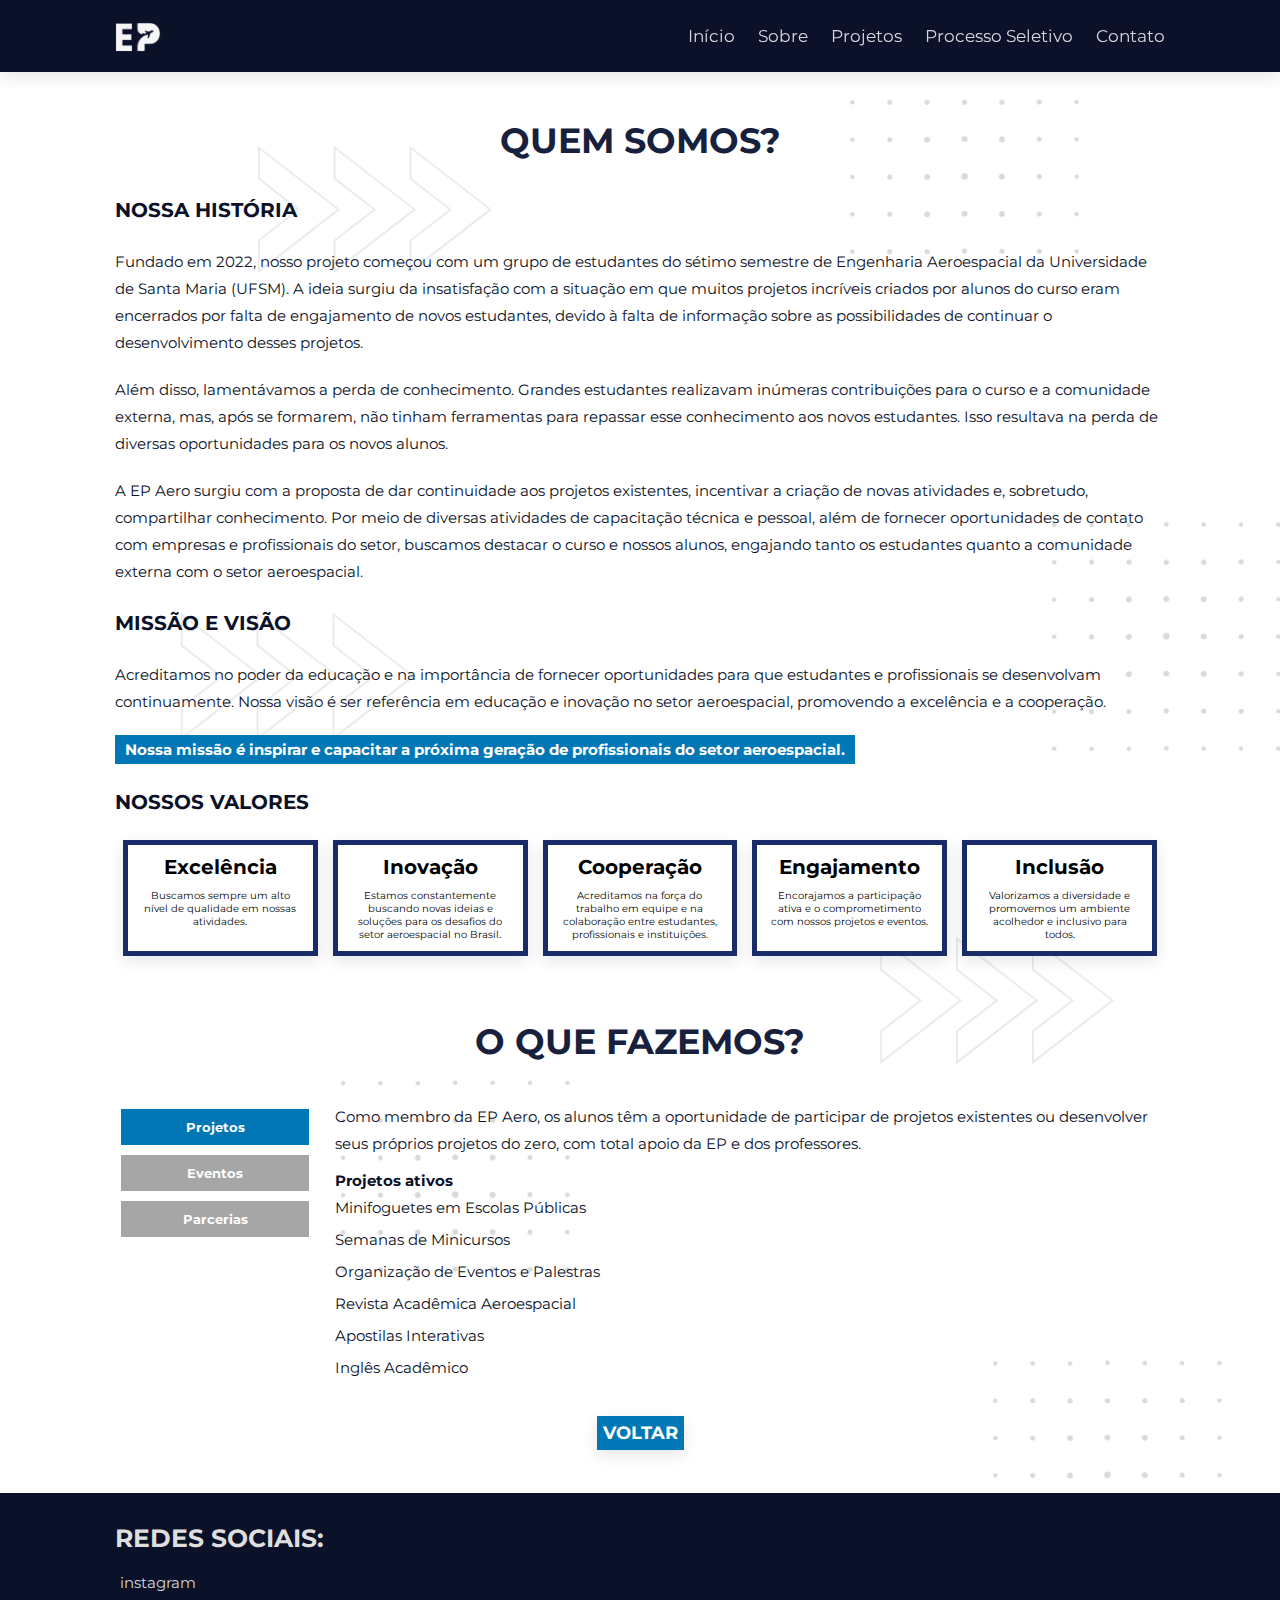
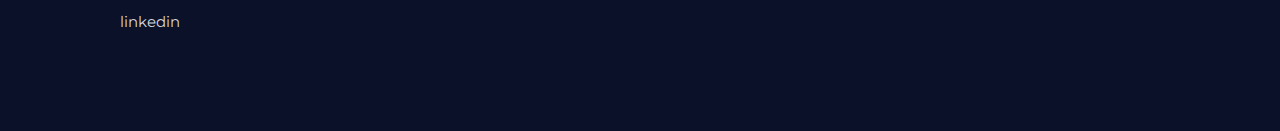
==== pages/about/more.html @ c20b38c2 "Fixing the more about us page - CSS and JS" ====
<!DOCTYPE html>
<html lang="PT-BR">
<head>
    <meta charset="UTF-8">
    <meta http-equiv="X-UA-Compatible" content="IE=edge">
    <meta name="viewport" content="width=device-width, initial-scale=1.0">
    <title>EP Aero - Equipe</title>
    <link rel="stylesheet" href="../../css/style.css">
    <link rel="website icon" type="png" href="../../images/header/logo.png">    
    <link rel="stylesheet" href="https://cdnjs.cloudflare.com/ajax/libs/font-awesome/6.3.0/css/all.min.css" integrity="sha512-SzlrxWUlpfuzQ+pcUCosxcglQRNAq/DZjVsC0lE40xsADsfeQoEypE+enwcOiGjk/bSuGGKHEyjSoQ1zVisanQ==" crossorigin="anonymous" referrerpolicy="no-referrer" />
    <link rel="preconnect" href="https://fonts.googleapis.com">
    <link rel="preconnect" href="https://fonts.gstatic.com" crossorigin>
    <link href="https://fonts.googleapis.com/css2?family=Montserrat:ital,wght@0,100..900;1,100..900&display=swap" rel="stylesheet">
</head>

<body>
    
    <header class="header">
        <a href="../../index.html#inicio" class="logo">
            <span>
                <img src="../../images/header/logo.png" alt="Logo">
            </span>
        </a>    
        <nav class="navbar">
            <a href="../../index.html#inicio">Início</a>
            <a href="../../index.html#sobre">Sobre</a>
            <a href="../../index.html#projetos">Projetos</a> 
            <a href="../../index.html#processo-seletivo">Processo Seletivo</a>
            <a href="../../index.html#contato">Contato</a>
        </nav>
    
        <div id="menu-btn" class="fas fa-bars"></div>
    </header>


    <section class="quem-somos" id="quem-somos">
        <h1 class="heading"> Quem Somos?</h1>
        <div class="content">

            <div class="nossa-historia" id="nossa-historia">
                <h2>Nossa História</h2>
                <p>
                    Fundado em 2022, nosso projeto começou com um grupo de estudantes do sétimo semestre de Engenharia Aeroespacial da Universidade de Santa Maria (UFSM). 
                    A ideia surgiu da insatisfação com a situação em que muitos projetos incríveis criados por alunos do curso eram encerrados por falta de engajamento de novos estudantes, devido à falta de informação sobre as possibilidades de continuar o desenvolvimento desses projetos.
                </p>
                <p>
                    Além disso, lamentávamos a perda de conhecimento. Grandes estudantes realizavam inúmeras contribuições para o curso e a comunidade externa, mas, após se formarem, não tinham ferramentas para repassar esse conhecimento aos novos estudantes. Isso resultava na perda de diversas oportunidades para os novos alunos.
                </p>

                <p>
                    A EP Aero surgiu com a proposta de dar continuidade aos projetos existentes, incentivar a criação de novas atividades e, sobretudo, compartilhar conhecimento. 
                    Por meio de diversas atividades de capacitação técnica e pessoal, além de fornecer oportunidades de contato com empresas e profissionais do setor, buscamos destacar o curso e nossos alunos, engajando tanto os estudantes quanto a comunidade externa com o setor aeroespacial.
                </p>
            </div>
        
            <div class="section" id="missao">
                <h2>Missão e Visão</h2>
                <p> Acreditamos no poder da educação e na importância de fornecer oportunidades para que estudantes e profissionais se desenvolvam continuamente. Nossa visão é ser referência em educação e inovação no setor aeroespacial, promovendo a excelência e a cooperação.</p>
                <h3 class="title">Nossa missão é inspirar e capacitar a próxima geração de profissionais do setor aeroespacial.</h3>
            </div>
        
            <div class="valores" id="valores">
                <h2>Nossos Valores</h2>

                <div class="box-container">

                    <div class="box">
                        <div class="values"><span>Excelência</span></div>
                        Buscamos sempre um alto nível de qualidade em nossas atividades.
                    </div>

                    <div class="box">
                        <div class="values"><span>Inovação</span></div>
                        Estamos constantemente buscando novas ideias e soluções para os desafios do setor aeroespacial no Brasil.
                    </div>

                    <div class="box">
                        <div class="values"><span>Cooperação</span></div>
                        Acreditamos na força do trabalho em equipe e na colaboração entre estudantes, profissionais e instituições.
                    </div>

                    <div class="box">
                        <div class="values"><span>Engajamento</span></div>
                        Encorajamos a participação ativa e o comprometimento com nossos projetos e eventos.
                    </div>

                    <div class="box">
                        <div class="values"><span>Inclusão</span></div>
                        Valorizamos a diversidade e promovemos um ambiente acolhedor e inclusivo para todos.
                    </div>
                </div>
            </div>

        </div>
        <div class="distance"></div>

        <h1 class="heading">O Que Fazemos?</h1>
        <div class="content">
            <div class="project-section">
                <div class="sidebar">
                    <div class="buttons">
                        <a href="#" class="btn-2 active" data-target="projetos-content">Projetos</a>
                        <a href="#" class="btn-2" data-target="eventos-content">Eventos</a>
                        <a href="#" class="btn-2" data-target="parcerias-content">Parcerias</a>
                    </div>
                </div>
                
                <div class="main-content">
                    <div id="projetos-content" class="hidden-content show">
                        <p>Como membro da EP Aero, os alunos têm a oportunidade de participar de projetos existentes ou desenvolver seus próprios projetos do zero, com total apoio da EP e dos professores.</p>
                        <h4>Projetos ativos</h4>
                        <ul class="project-list">
                            <li><a href="link-detalhes" class="btn-projects">Minifoguetes em Escolas Públicas</a></li>
                            <li><a href="link-detalhes" class="btn-projects">Semanas de Minicursos</a></li>
                            <li><a href="link-detalhes" class="btn-projects">Organização de Eventos e Palestras</a></li>
                            <li><a href="link-detalhes" class="btn-projects">Revista Acadêmica Aeroespacial</a></li>
                            <li><a href="link-detalhes" class="btn-projects">Apostilas Interativas</a></li>
                            <li><a href="link-detalhes" class="btn-projects">Inglês Acadêmico</a></li>
                        </ul>
                        
                        
                    </div>

                    <div id="eventos-content" class="hidden-content">
                        <p>Nosso principal evento é a Semana de Minicursos.</p>
                        <p>Durante a Semana de Minicursos, os membros da EP Aero são incentivados a planejar todos os aspectos do evento, incluindo conteúdos, instrutores, localização, certificações e outras responsabilidades organizacionais. Essa experiência direta contribui significativamente para o desenvolvimento das habilidades pessoais dos estudantes.</p>
                        <p>Para a comunidade externa, oferecemos a oportunidade de participar gratuitamente de cursos presenciais sobre uma variedade de temas essenciais no setor aeroespacial e áreas relacionadas.</p>
                        <h4>Minicursos ofertados</h4>
                        <ul>
                            <li><a href="link-detalhes" class="btn-projects">Python básico, intermediário e avançado</a></li>
                            <li><a href="link-detalhes" class="btn-projects">C/C++ básico, intermediário e avançado</a></li>
                            <li><a href="link-detalhes" class="btn-projects">Ansys básico, intermediário e avançado</a></li>
                            <li><a href="link-detalhes" class="btn-projects">Matlab básico, intermediário e avançado</a></li>
                            <li><a href="link-detalhes" class="btn-projects">SolidWorks básico, intermediário e avançado</a></li>
                            <li><a href="link-detalhes" class="btn-projects">Introdução à Aerodinâmica</a></li>
                            <li><a href="link-detalhes" class="btn-projects">Introdução à Propulsão</a></li>
                            <li><a href="link-detalhes" class="btn-projects">Introdução à Eletrônica</a></li>
                            <li><a href="link-detalhes" class="btn-projects">Introdução à Robótica</a></li>
                            <li><a href="link-detalhes" class="btn-projects">Introdução à CFD</a></li>
                            <li><a href="link-detalhes" class="btn-projects">Introdução à Elementos Finitos</a></li>
                            <li><a href="link-detalhes" class="btn-projects">Introdução à Inteligência artificial</a></li>
                            <li><a href="link-detalhes" class="btn-projects">LaTex/Overleaf</a></li>
                            <li><a href="link-detalhes" class="btn-projects">OpenRocket e OpenMotor</a></li>
                            <li><a href="link-detalhes" class="btn-projects">XFLR5</a></li>
                            <li><a href="link-detalhes" class="btn-projects">Capella</a></li>
                            <li><a href="link-detalhes" class="btn-projects">STK</a></li>
                        </ul>
                        <h4>Anos Anteriores</h4>
                        <ul>
                            <li><a href="link-ano-anterior1" class="btn-projects">Semana de Minicursos 2024</a></li>
                            <li><a href="link-ano-anterior2">Semana de Minicursos 2023</a></li>
                        </ul>
                    </div>

                    <div id="parcerias-content" class="hidden-content">
                        <h4>Instituições Financiadoras</h4>
                        <p>Fundo de Incentivo à Extensão (FIEX)</p>
                        <p>IEEE UFSM Student Branch</p>
                        <p>Centro de Tecnologia UFSM</p>
                        <h4>Colaborações em atividades</h4>
                        <p>Quasar Space</p>
                        <p>Cadê meu Feedback?</p>
                        <p>AeroRiver</p>
                    </div>
                </div>
            </div>
        </div>


        <div class="section center">
            <a href="../../index.html#inicio" class="btn">Voltar</a>
        </div>
    </section>



    
    <section class="footer">
        <div class="box-container">
            <div class="box">
                <h3>REDES SOCIAIS:</h3>
                <a href="https://www.instagram.com/ep.aero/"> <i class="fab fa-instagram"></i> instagram </a>
                <a href="https://www.linkedin.com/company/escola-piloto-de-engenharia-aeroespacial-ufsm/"> <i class="fab fa-linkedin"></i> linkedin </a>
            </div>
        </div>

    </section>

    <script src="../../js/script.js"></script>

</body>
</html>
---- css/style.css ----
@import url('https://fonts.googleapis.com/css2?family=Nunito:ital,wght@0,200;0,300;0,400;0,600;0,700;1,200;1,300&display=swap');
 
:root{
    --main-color:#0177B5;
    --black:#dedede;
    --light-color:#d5d7de;
    --bg:#0A1128;
    --border:.1rem solid rgba(0,0,0,.1);
    --box-shadow:0 .5rem 1.5rem rgba(0,0,0,.1);
    --not-selected-color: #A6A6A6
}


*{
    font-family: 'Montserrat', sans-serif;
    margin: 0; padding: 0;
    box-sizing: border-box;
    outline: none; border: none;
    text-decoration: none;
    transition: all .1s ease-out;
}
 
html{
    font-size: 62.5%;
    scroll-behavior: smooth;
    scroll-padding-top: 9rem;
    overflow-x: hidden;
}

section{
    padding: 2rem 9%;
}

.header{
    position: fixed;
    top: 0; left: 0; right: 0;
    z-index: 1000;
    background: #0A1128;
    box-shadow: var(--box-shadow);
    display: flex;
    align-items: center;
    justify-content: space-between;
    padding: 2rem 9%;
}

.heading{
    text-align: center;
    padding-bottom: 3rem;
    font-size: 4rem;
    color: #0A1128;
}

.heading span{
    color: var(--main-color);
    border-radius: .5rem;
    padding:0 1.5rem;
}
 
.btn{
    margin-top: 1rem;
    display: inline-block;
    padding: .6rem .6rem;
    font-size: 1.8rem;
    cursor: pointer;
    color: #ffffff;
    background: var(--main-color);
    box-shadow: var(--box-shadow);
    position: relative;
    z-index: 0;
    overflow: hidden;
    text-transform: uppercase;  
    font-weight: 700; 
    margin-right: 20px;  
    margin-bottom: 10px;  
}

.btn:last-child {
  margin-right: 0;  
}
 
.description {
  display: none;
}

.buttons {
  width: 200px; 
  margin-right: 20px;
  margin-top: 10px;
  font-size: 1.3rem;
  padding: .6rem .6rem;
  color: #ffffff;
  font-weight: bold;
}

.project-section {
  display: flex;
}

.project-list {
  list-style: disc; 
  padding: 0;
}

.project-list li {
  display: flex;
  align-items: center;
  margin-bottom: 10px;
}

.project-list li span {
  font-size: 1.1rem;
  color: #333;
  font-weight: bold;
}

.btn-projects {
  color: #0A1128; /* Default text color */
  transition: color 0.3s ease; /* Smooth transition for color change */
}

.btn-projects:hover {
  color:  var(--main-color); /* Text color on hover */
}


.buttons .btn-2 {
  display: block;
  margin-bottom: 10px;
  padding: 10px;
  background-color: var(--not-selected-color);
  color: #ffffff;
  text-align: center;
  text-decoration: none;
  transition: background-color 0.3s, color 0.3s, border-color 0.3s;
}

.btn-2.active {
  background-color: var(--main-color);
  color: #fff;
}


.buttons .btn-2:hover {
  background-color: #6d6c6c; /* Change background color on hover for non-selected buttons */
 }

.buttons .btn-2.active:hover {
  background-color: var(--main-color);
 }


 
.section.center {
  text-align: center;
  margin-top: 20px;
}

.hidden-content {
  display: none;
}

.hidden-content.show {
  display: block;
}

.hidden-content p {
  margin-bottom: 10px;
}

.hidden-content ul {
  list-style-type: none;
  padding: 0;
}

.hidden-content ul li {
  margin-bottom: 5px;
}


.hidden-content {
  display: none;
  margin-top: 10px;
}


.btn::before, .btn-2::before{
    content: '';
    position: absolute;
    top: 0; left: 0;
    height: 100%;
    width: 0%;
    background-color: #283254;
    z-index: -1;
    transition: .2s ease-out;
}

.btn:hover::before, .btn-2:hover::before{
    left: 0;
    width: 100%;
}

.header .logo{
    font-size: 2.5rem;
    color: var(--black);
    font-weight: bolder;
}

.header .navbar a{
    font-size: 1.7rem;
    color: var(--light-color);
    margin-left: 2rem;
}

.header .navbar a:hover{
    color: var(--main-color);
}


#menu-btn{
    cursor: pointer;
    font-size: 2.5rem;
    padding: 1rem 1.3rem;
    border-radius: .5rem;
    color: #fff;
    display: none;
}

#menu-btn:hover{
    color: var(--main-color);
}

.inicio {
  background-image: url('../images/init/black.png');
  background-size: cover;
  background-repeat: no-repeat; 
  display: flex;
  align-items: center;
  flex-wrap: wrap;
  gap: 1.5rem;
  padding-top: 12rem;
  position: relative;
}
 

.inicio .content{
  flex:1 1 45rem;
}

.inicio .image{
  flex:1 1 45rem;
  display: flex;
  justify-content: center;
  align-items: center;  display: flex;
  justify-content: center;
  align-items: center;
}

.inicio .image img{
    width: 100%;
}
 


.inicio .content h3{
     color: #ffffff;
    text-transform: uppercase; 
    font-size: 20px;
    font-weight: 700; 
    letter-spacing: -1.4px;
    line-height: 1.2;
 }

.special-text {
  display: block;
  white-space: nowrap;
  font-size: 30px;
  font-weight: 700; 
  letter-spacing: -1.4px;


}

.inicio .content p{
     color: #17203d;
     font-size: 15px;
    line-height: 1.2;
    padding-top: 2rem;
    padding-bottom: 2rem;
     color: #ffffff; 
}


.inicio .cloud{
    position: absolute;
    bottom: 0; right: 0; left: 0;
    height: 18rem;
    background-size: 250rem 18rem;
    background: url(../images/cloud.png) repeat-x;
    animation: cloud 10s linear infinite;
}

@keyframes cloud{
    0%{
        background-position-x: 0rem;
    }
    100%{
        background-position-x: -250rem;
    }
}

@keyframes rocket {
  0%, 100% {
      transform: translateY(50px); 
  }
  50% {
      transform: translateY(-50px); 
  }
}

.inicio .image img{
  height: auto; 
  width: 30vh;
  animation: rocket 5s ease-in-out infinite;  
}




.inicio .image {
  display: flex;
  justify-content: center;
  align-items: center;
  height: 70vh; 
}
.inicio .cloud-1{
    opacity: .5;
    height: 20rem;
    background-size: 250rem 20rem;
    animation-direction: reverse;
    animation-duration: 15s;
}

.inicio .cloud-3{
  opacity: .1;
  height: 20rem;
  background-size: 250rem 20rem;
  animation-direction: reverse;
  animation-duration: 3s;
}

.inicio .cloud-4{
  opacity: .3;
  height: 20rem;
  background-size: 250rem 20rem;
  animation-direction: reverse;
  animation-duration: 4s;
}



.projetos .box-container{
    display: grid;
    grid-template-columns: repeat(auto-fit, minmax(27rem,1fr));
    gap: 1.5rem;
}

.projetos .box-container .box{
    text-align: center;
    border: var(--border);
    box-shadow: var(--box-shadow);
    border-radius: .5rem;
    padding: 4rem 2rem;
}

.projetos .box-container .box img{
    height: 10rem;
}

.projetos .box-container .box h3{
    color: #0A1128;
    font-size: 2.5rem;
    padding-top: 1.5rem;
}

.projetos .box-container .box p{
    color: #283254;
    font-size: 1.5rem;
    padding: 1rem 0;
    line-height: 1.8;
}

.sobre .row{
    display: flex;
    align-items: center;
    flex-wrap: wrap;
    justify-content: center;
    gap:1.5rem;
}

.sobre , .revista, .projetos, .contato, .quem-somos {
  background-image: url('../images/init/white.png');
  background-size: cover;
  background-repeat: no-repeat; 
}

.sobre .row .image {
  flex: 1 1 45rem;
  padding: 2rem;
  display: flex;
  justify-content: center;
  align-items: center;
  position: relative;
  margin-top: 1rem;  
  margin-bottom: 1.5rem;  
}

.rotate-image {
  max-width: 60%; 
  transform-origin: center;
  margin-top: -15rem; 
  margin-bottom: -15rem; 
  padding: 0 2rem; 
}

.normal-image {
  max-width: 100%;
  height: auto;
}

.sobre .row .content{
  flex:1 1 45rem;
}


.quem-somos .content{
    flex:1 1 45rem;
}

.quem-somos ul {
  font-size: 1.5rem;
  color: #0A1128;
  line-height: 1.8;
}

.distance {
  margin-bottom: -5rem; 
}

.quem-somos h2 {
  font-size: 2rem;
  color: #0A1128;
  line-height: 1.8;
  text-transform: uppercase; 
  margin-bottom: 2rem; 
}

p {
  font-size: 1.5rem;
  color: #0A1128;
  line-height: 1.8;
  margin-bottom: 2rem; 
}

h4 {
  font-size: 1.5rem;
  color: #0A1128;
  line-height: 1.8;
}

.quem-somos .heading {
  color: #17203d;
  font-size: 3.5rem;
  text-transform: uppercase; 
  line-height: 1.2;
  padding-top: 10rem;
}

.quem-somos .content .title {
  font-size:1.5rem;
  color: white;  
  background-color: #0177B5; 
  padding: 5px 10px; 
  display: inline-block;  
  margin-bottom: 2rem; 
}

.project-section {
  margin-bottom: 20px; /* Adjust spacing between sections */
}


.sobre .heading {
  color: #17203d;
  font-size: 3.5rem;
  text-transform: uppercase; 
 line-height: 1.2;
 /* padding-top: 15rem; */
 }

 
 .sobre .row .image {
  width: 80%; 
  max-width: 500px; 
  height: auto; 
}


.sobre .content .title {
  font-size:3rem;
  color: white;  
  background-color: #0177B5; 
  padding: 5px 10px; 
  display: inline-block;  
  margin-bottom: 40px; 
}

 



.revista .box-container{
    display: grid;
    grid-template-columns: repeat(auto-fit, minmax(27rem,1fr));
    gap: 1.5rem;
}

.revista .box-container .box{
    height: 30rem;
    border-radius: .5rem;
    overflow: hidden;
    position: relative;
    box-shadow: var(--box-shadow);
}

.revista .box-container .box img{
    height: 100%;
    width: 100%;
    object-fit: cover;
}

.revista .box-container .box span{
    position: absolute;
    top: 1rem; right: 2rem;
    font-weight: bolder;
    font-size: 5rem;
    color: #0A1128;
}

.revista .box-container .box .content{
    height: 100%;
    width: 100%;
    position: absolute;
    top: 6rem; left: 0;
    transition-delay: .3s;
    display: flex;
    flex-flow: column;
    align-items: center;
    justify-content: center;
    opacity: 0;
}

.revista .box-container .box:hover .content{
    top: 0;
    opacity: 1;
}

.revista .box-container .box .content h3{
    font-size: 2.5rem;
    padding-bottom: .5rem;
    color: #0A1128;
}

.revista .box-container .box .content p{
    font-size: 1.5rem;
    color: #17203d;
}

.revista .box-container .box::before{
    height: 100%;
    width: 100%;
    content: '';
    position: absolute;
    top: 0; left: 0;
    background: #fff;
    clip-path: circle(30% at 93% 0);
    transition: .3s linear;
}

.revista .box-container .box:hover::before{
    clip-path: circle(100%);
}


.valores .box-container {
  display: flex;
  flex-wrap: wrap;
  justify-content: center; 
  gap: 1.5rem; 
}

.valores .box {
  flex: 0 0 calc(20% - 1.5rem); 
  text-align: center;
  padding: 1rem;

  border: var(--border);
  box-shadow: var(--box-shadow);
  margin-bottom: 1.5rem; 

  background-color: #ffffff; /* Fundo branco */
  border: 5px solid #192c69; /* Borda azul com 2px de largura */
  border-radius: 0;  
 
}


.valores .box .values {
  font-size: 2rem;
  font-weight: bolder;
  /* color: #192c69; */
  margin-bottom: 1rem;
}

.valores .box ul {
  padding: 1rem 0;
  list-style: none;
}

.valores .box ul li {
  padding: 1rem 0;
  font-size: 1.7rem;
  color: var(--main-color);
}



.comunidade .box-container {
    display: grid;
    grid-template-columns: repeat(auto-fit, minmax(30rem,1fr));
    gap: 1.5rem;
}

.comunidade .box-container .box{
    padding: 2rem;
    border-radius: .5rem;
    border: var(--border);
    box-shadow: var(--box-shadow);
}

.comunidade .box-container .box .user{
    display: flex;
    align-items: center;
    padding-bottom: 1rem;
}

.comunidade .box-container .box .user img{
    height: 7rem;
    width: 7rem;
    border-radius: 50%;
    margin-right: 1rem;
}

.comunidade .box-container .box .user h3{
    font-size: 2.2rem;
    color: #0A1128;
    padding-bottom: .5rem;
}

.comunidade .box-container .box .fa-quote-right{
    margin-left: auto;
    font-size: 5rem;
    color:#b9bfd3;
}


.comunidade .box-container .box p{
    padding-top: 1rem;
    font-size: 1.6rem;
    line-height: 1.8;
    color: #283254;
    font-style: normal;
}


.contato .icons-container{
    display: grid;
    grid-template-columns: repeat(auto-fit, minmax(30rem,1fr));
    gap: 1.5rem;
}

.contato .icons-container .icons{
    padding: 2.5rem;
    text-align: center;
    border: var(--border);
    border-radius: .5rem;
    box-shadow: var(--box-shadow);
}

.contato .icons-container .icons i{
    height: 6rem;
    width: 6rem;
    line-height: 6rem;
    font-size: 2.5rem;
    color: var(--main-color);
}

.contato .icons-container .icons h3{
    color: #283254;
    padding: 1rem 0;
    font-size: 2.5rem;
}

.contato .icons-container .icons h4{
    color: #283254;
    line-height: 1.8;
    font-size: 1.5rem;
}

.contato .icons-container .icons p{
    color: #283254;
    line-height: 1.8;
    font-size: 1.2rem;
}

.contato .row {
    margin-top: 2rem;
    display: flex;
    flex-wrap: wrap;
    gap: 1.5rem;
}

.contato .row .map{
    flex: 1 1 45rem;
    width: 100%;
    padding: 2rem;
    border: var(--border);
    box-shadow: var(--box-shadow);
    border-radius: .5rem;
}

.contato .row form{
    flex: 1 1 45rem;
    padding: 2rem;
    border: var(--border);
    box-shadow: var(--box-shadow);
    border-radius: .5rem;
}

.contato .row form .box{
    margin: .7rem 0;
    padding: 1rem;
    font-size: 1.6rem;
    color: #0A1128;
    border: var(--border);
    box-shadow: var(--box-shadow);
    border-radius: .5rem;
    background: #dedede;
    text-transform: none;
    width: 100%;
}

.contato .row form .box:focus{
    background: #b9bfd3;
}

.contato .row form textarea{
    height: 20rem;
    resize: none;
}


.footer{
    margin-top: 1rem;
    background: var(--bg);
    padding-bottom: 9rem;
}

.footer .box-container{
    display:grid;
    grid-template-columns: repeat(auto-fit, minmax(23rem, 1fr));
    gap:1.5rem;
}

.footer .box-container .box h3{
    font-size: 2.5rem;
    padding:1rem 0;
    color:var(--black);
}


.footer .box-container .box a{
    display: block;
    font-size: 1.5rem;
    padding:1rem 0;
    color:var(--light-color);
}

.footer .box-container .box a i{
    padding-right: .5rem;
    color:var(--main-color);
}

.footer .box-container .box a:hover i{
    padding-right: 2rem;
}



.rotate-image {
  display: none;
}

@media (max-width: 1500px) {
  .inicio .image img {
    width: 20vw;   
  }
}

@media (max-width: 1450px) {
  .inicio .image img {
    width: 21vw;   
  }
}

@media (max-width: 1350px) {
  .inicio .image img {
    width: 23vw;   
  }
}


@media (max-width: 1130px) {
  .inicio .image img {
    width: 25vw;   
  }
  .inicio .content {
    text-align: center;  
    margin: 0 auto;  
    max-width: 100%;  
  } 
  .rotate-image {
    display: block;
    transform: rotate(-90deg);
  }
  .normal-image {
    display: none;
  }

  .sobre .content {
    text-align: center;
  }

  .sobre .content .title {
    font-size:2.5rem;
  }
  
}


@media (max-width: 1024px) {
  .valores .box {
      flex-basis: calc(30% - 1.5rem);
  }
}

@media (max-width: 600px) {
  .valores .box {
      flex-basis: calc(100% - 1.5rem);
  }
}

@media (max-width: 1000px) and (min-width: 895px) {
  .inicio .image img {
    width: 28vw;   
  }
  .inicio .content {
    text-align: center;  
    margin: 0 auto;  
    max-width: 100%;  
  }
  
} 

@media (max-width: 895px) and (min-width: 700px) {
  .inicio .content {
    text-align: center;  
    margin: 0 auto;  
    max-width: 100%;  
  }
  .inicio .image img {
    width: 35vw;   
  }
  .sobre .content .title {
    font-size:2rem;
  }
} 
 

@media (max-width: 768px) {
  #menu-btn {
    display: initial;
  }
  .header .navbar {
    position: absolute;
    top: 115%; right: 2rem;
    background-color: #0A1128;
    box-shadow: var(--box-shadow);
    border: var(--border);
    border-radius: .5rem;
    width: 30rem;
    transform: scale(0);
    transform-origin: top right;
    opacity: 0;
  }
  .header .navbar.active {
    transform: scale(1);
    opacity: 1;
  }
  .header .navbar a {
    font-size: 2rem;
    display: block;
    padding: 1rem;
    margin: 1rem;
    border-radius: .5rem;
  }
  .header .navbar a:hover {
    color: #fff;
    background: #283254;
  }

  .inicio .content {
    text-align: center;
    font-size: 0.8rem; 
    padding: 0 1rem; 
  }
  
  .inicio .image img {
    width: 40vw;  
    height: 70vh;  
    object-fit: contain; 
  }
  
  .inicio .cloud {
    height: 20vh;  
  }
  
  .sobre .content .title {
    font-size:2rem;
  }
}

@media (max-width: 650px) {
  .inicio .image img {
    width: 40vw;  
    height: 70vh;  
    object-fit: contain; 
  }
}

@media (max-width: 600px) {
  html {
    font-size: 50%;
  }  
  .inicio .content {
    text-align: center;
    font-size: 0.8rem; 
    padding: 0 1rem; 
  }
  
  .inicio .content h3 {
    font-size: 2.5rem; 
  }
  .special-text {
    font-size: 3.5rem; 
  }

  .inicio .content p {
    font-size: 1.5rem;  
  }

  .inicio .content a.btn {
    font-size: 2rem;  
    padding: 0.5rem 1rem;  
  }
  
  .inicio .image img {
    width: 50vw;  
    height: 70vh;  
    object-fit: contain; 
  }
  .inicio .cloud {
    height: 25vh;  
  }
}

@media (max-width: 500px) {
  html {
    font-size: 50%;
  }  
  .inicio .content {
    text-align: center;
    font-size: 0.8rem; 
    padding: 0 1rem; 
  }
  
  .inicio .content h3 {
    font-size: 2rem; 
  }
  .special-text {
    font-size: 3rem; 
  }

  .inicio .content p {
    font-size: 1.5rem;  
  }

  .inicio .content a.btn {
    font-size: 2rem;  
    padding: 0.5rem 1rem;  
  }
  
  .inicio .image img {
    width: 50vw;  
    height: 70vh;  
    object-fit: contain; 
  }
  .inicio .cloud {
    height: 25vh;  
  }
}

@media (max-width: 450px) {
  html {
    font-size: 50%;
  }  
  .inicio .content {
    text-align: center;
    font-size: 0.8rem; 
    padding: 0 1rem; 
  }
  
  .inicio .content h3 {
    font-size: 1.8rem; 
  }
  .special-text {
    font-size: 2.8rem; 
  }

  .inicio .content p {
    font-size: 1.5rem;  
  }

  .inicio .content a.btn {
    font-size: 2rem;  
    padding: 0.5rem 1rem;  
  }
  
  .inicio .image img {
    width: 60vw;  
    height: 70vh;  
    object-fit: contain; 
  }
  .inicio .cloud {
    height: 25vh;  
  }
}

.task {
  position: relative;
  color: #2e2e2f;
  cursor: move;
  background-color: #fff;
  padding: 1rem;
  border-radius: 8px;
  box-shadow: rgba(99, 99, 99, 0.1) 0px 2px 8px 0px;
  margin-bottom: 1rem;
  border: 3px dashed transparent;
  max-width: 350px;
}

.task:hover {
  box-shadow: rgba(99, 99, 99, 0.3) 0px 2px 8px 0px;
  border-color: rgba(162, 179, 207, 0.2) !important;
}

.task p {
  font-size: 15px;
  margin: 1.2rem 0;
}

.tag {
  border-radius: 100px;
  padding: 4px 13px;
  font-size: 12px;
  color: #ffffff;
  background-color: #1389eb;
}

.tags {
  width: 100%;
  display: flex;
  align-items: center;
  justify-content: space-between;
}

.options {
  background: transparent;
  border: 0;
  color: #c4cad3;
  font-size: 17px;
}

.options svg {
  fill: #9fa4aa;
  width: 20px;
}

.stats {
  position: relative;
  width: 100%;
  color: #9fa4aa;
  font-size: 12px;
  display: flex;
  align-items: center;
  justify-content: space-between;
}

.stats div {
  margin-right: 1rem;
  height: 20px;
  display: flex;
  align-items: center;
  cursor: pointer;
}

.stats svg {
  margin-right: 5px;
  height: 100%;
  stroke: #9fa4aa;
}

.viewer span {
  height: 30px;
  width: 30px;
  background-color: rgb(28, 117, 219);
  margin-right: -10px;
  border-radius: 50%;
  border: 1px solid #fff;
  display: grid;
  align-items: center;
  text-align: center;
  font-weight: bold;
  color: #fff;
  padding: 2px;
}

.viewer span svg {
  stroke: #fff;
}


  /*ITENS PARA INCLUIR*/


  .container {
    position: relative;
    display: -webkit-box;
    display: -ms-flexbox;
    display: inline-block;
    -webkit-box-orient: vertical;
    -webkit-box-direction: normal;
    -ms-flex-direction: column;
    flex-direction: column;
    -webkit-box-pack: center;
    -ms-flex-pack: center;
    justify-content: center;
    -webkit-box-align: center;
    -ms-flex-align: center;
    align-items: center;
    width: 200px;
    height: 200px;
    color: rgb(131, 131, 131);
    -webkit-transition: 400ms ease-in-out;
    transition: 400ms ease-in-out;
    transform: translateY(20px);
  }
  

  #shuttle-wrapper {
    top: -265px;
    position: relative;
    opacity: 0;
    -webkit-transition: 200ms ease-in;
    transition: 200ms ease-in;
    z-index: 200;
  }
  
  #b {
    width: 60px;
    height: auto;
    z-index: 200;
  }
  
  #shadow {
    top: 180px;
    left: 50px;
    position: relative;
    width: 100px;
    height: 80px;
    -webkit-transform: rotateX(45deg) rotateZ(45deg);
    transform: rotateX(45deg) rotateZ(45deg);
    bottom: -10px;
    z-index: -1;
    background: radial-gradient(rgba(0, 0, 0, 0.382) 0%, rgba(0, 0, 0, 0) 70%);
  }
  
  #clickHandler {
    display: block;
    position: absolute;
    inset: 0;
    z-index: 999;
  }
  
  #clickHandler:hover {
    cursor: pointer;
  }
  
  .container:hover #shuttle-wrapper {
    opacity: 1;
    -webkit-transform: translateY(-100px) translateZ(140px);
    -ms-transform: translateY(-100px) translateZ(140px);
    transform: translateY(-100px) translateZ(140px);
    -webkit-transition: 400ms ease-in-out;
    transition: 400ms ease-in-out;
  }
  
  #checkbox {
      /* comment out to actually see the checkbox state */
    display: none;
      /*  */
    position: absolute;
    bottom: 0px;
    width: 200px;
  }
    
    /* this pseudo-selectors will fire animations when 
       clickHandler changes checkbox state to checked */
  #checkbox:checked ~ #shuttle-wrapper #b {
    -webkit-animation-name: launch_31;
    animation-name: launch_31;
    -webkit-animation-timing-function: ease-in-out;
    animation-timing-function: ease-in-out;
    -webkit-animation-duration: 6s;
    animation-duration: 6s;
  }
  
  #checkbox:checked ~ #shuttle-wrapper #shadow {
    -webkit-animation: shadow-launch 6s ease-in-out;
    animation: shadow-launch 6s ease-in-out;
  }
  
  #checkbox:checked ~ #to-hover {
    -webkit-animation-name: fadeout_010;
    animation-name: fadeout_010;
    -webkit-animation-duration: 6s;
    animation-duration: 6s;
  }
  
  #checkbox:checked ~ #button #to-launch {
    -webkit-animation-name: fadeout_010;
    animation-name: fadeout_010;
    -webkit-animation-duration: 6s;
    animation-duration: 6s;
  }
    /* and this will take care of hover */
  #clickHandler:hover ~ #button {
    width: 200px;
    height: 200px;
    -webkit-transform: translate3d(0px, -16px, 0px) rotateX(51deg) rotateZ(43deg);
    transform: translate3d(0px, -16px, 0px) rotateX(51deg) rotateZ(43deg);
    -webkit-box-shadow: 2px 2px 0 2px #b2b2b2, -1px 0 28px 0 rgba(255, 250, 225, 0.512),
    28px 28px 28px 0 rgba(28, 27, 88, 0.315);
    box-shadow: 2px 2px 0 2px #b2b2b2, -1px 0 28px 0 rgba(255, 250, 225, 0.512),
    28px 28px 28px 0 rgba(28, 27, 88, 0.315);
    -webkit-transition-delay: 0ms;
    transition-delay: 0ms;
    
  }
  
  .container:hover {
    -webkit-transform: translateY(30%);
    -ms-transform: translateY(30%);
    transform: translateY(30%);
  }
  
  #to-launch {
    color: #0A1128;
    font-size: large;
    font-weight: bold;
    -webkit-transition: ease-out 200ms;
    transition: ease-out 200ms;
    
  }
  
  #to-hover {
    margin-top: 1em;
    text-align: center;
    -webkit-transition: ease-out 200ms;
    transition: ease-out 200ms;
  }
  
  #tag {
    opacity: 0;
    color: rgb(43, 43, 43);
    position: absolute;
  }
  
  #platform {
    position: absolute;
    width: 70%;
    height: 0;
    border-radius: 16px;
    background-color: rgb(234, 234, 234);
    -webkit-transition: 0.3s ease-in-out;
    transition: 0.3s ease-in-out;
    -webkit-transition-delay: 150ms;
    transition-delay: 150ms;
    border: solid 0px rgba(42, 42, 42, 0);
    outline: dashed rgba(255, 173, 57, 0);
    -moz-outline-radius: 16px;
    outline-width: 0px;
    outline-offset: 0px;
  }
  
  #clickHandler:hover ~ #button #platform {
    height: 70%;
    background: rgb(244, 244, 244);
    border: solid 4px rgb(42, 42, 42);
    outline: dashed rgb(255, 172, 57);
    outline-width: 4px;
    outline-offset: -4px;
    -webkit-animation: shake_010 80ms infinite;
    animation: shake_010 80ms infinite;
  }
  
  .caution {
    -webkit-transform: translateY(-200);
    -ms-transform: translateY(-200);
    transform: translateY(-200);
    position: absolute;
    width: 100%;
    text-align: center;
  }
  
  #checkbox:checked ~ .caution {
    -webkit-animation-name: fadeout_010;
    animation-name: fadeout_010;
    -webkit-animation-duration: 6s;
    animation-duration: 6s;
  }
  
  #caution-left {
    -webkit-transition: 200ms ease;
    transition: 200ms ease;
    opacity: 0;
    -webkit-transform: translate3d(83px, 0px, 0px) rotateX(0deg) rotateY(0deg) rotateZ(-90deg);
    transform: translate3d(83px, 0px, 0px) rotateX(0deg) rotateY(0deg) rotateZ(-90deg);
  }
  
  #caution-right {
    -webkit-transition: 200ms ease;
    transition: 200ms ease;
    opacity: 0;
    -webkit-transform: translate3d(0px, 62px, 0px) rotateX(0deg) rotateY(0deg) rotateZ(0deg);
    transform: translate3d(0px, 62px, 0px) rotateX(0deg) rotateY(0deg) rotateZ(0deg);
  }
  
  #clickHandler:hover ~ #button .caution #caution-left {
    opacity: 1;
    -webkit-transition: 400ms ease-in;
    transition: 400ms ease-in;
    animation: glow_010 1.2s infinite;
  }
  
  #clickHandler:hover ~ #button .caution #caution-right {
    opacity: 1;
    -webkit-transition: 400ms ease-in;
    transition: 400ms ease-in;
    animation: glow_010 1.2s infinite;
  }
  
  #button {
    width: 200px;
    height: 80px;
    border: none;
    border-radius: 1.8rem;
    -webkit-transition: 0.4s ease-in-out;
    transition: 0.4s ease-in-out;
    -webkit-box-shadow: 5px 5px 8px 0 rgba(28, 27, 88, 0.315);
    box-shadow: 5px 5px 8px 0 rgba(28, 27, 88, 0.315);
     background: linear-gradient(125deg, #ffffff 50%, #f5f5ff);
    display: -webkit-box;
    display: -ms-flexbox;
    display: flex;
    -webkit-box-pack: center;
    -ms-flex-pack: center;
    justify-content: center;
    -webkit-box-align: center;
    -ms-flex-align: center;
    align-items: center;
    -webkit-transition-delay: 100ms;
    transition-delay: 100ms;
  }
  
  #clickHandler:hover ~ #button #to-launch {
    opacity: 0;
  }
  
  #clickHandler:hover ~ #to-hover {
    opacity: 0;
  }
  
  #checkbox:checked ~ #button #tag {
    -webkit-animation: tag-transition 5s ease-in-out;
    animation: tag-transition 5s ease-in-out;
  }
    
    /* launch sequence, takes only 20% of duration to completely fade out,
       and stays there til 90% */
  
  @keyframes launch_31 {
    5% {
      opacity: 1;
    }
  
    15%, 90% {
      -webkit-transform: translateY(-200px);
      transform: translateY(-200px);
      -webkit-transition-timing-function: ease-in;
      transition-timing-function: ease-in;
      opacity: 0;
    }
  
    100% {
      opacity: 1;
    }
  }
  
  @keyframes shadow-launch {
    0% {
      opacity: 1;
    }
  
    10%, 90% {
      opacity: 0;
    }
  
    100% {
      opacity: 1;
    }
  }
  
  @keyframes fadeout_010 {
    100% {
      opacity: 1;
    }
  
    0%, 20%, 90% {
      opacity: 0;
    }
  }
  
  @keyframes shake_010 {
    0%, 50% {
      -webkit-transform: translate3d(1px, 0px, 0px);
      transform: translate3d(1px, 0px, 0px);
    }
  
    100% {
      -webkit-transform: translate3d(0px, 1px, 0px);
      transform: translate3d(0px, 1px, 0px);
    }
  }
  
  @keyframes glow_010 {
    0% {
      color: rgb(94, 94, 94);
      -webkit-filter: drop-shadow(0 0 0.75rem rgb(255, 214, 90));
      filter: drop-shadow(0 0 0.75rem rgb(255, 214, 90));
    }
  
    70% {
      color: rgba(255, 255, 255, 0);
    }
  
    100% {
      color: rgb(94, 94, 94);
      -webkit-filter: drop-shadow(0 0 0.75rem rgb(255, 214, 90));
      filter: drop-shadow(0 0 0.75rem rgb(255, 214, 90));
    }
  }
  
  @keyframes tag-transition {
    0%, 100% {
      opacity: 0;
    }
  
    20%, 80% {
      opacity: 1;
    }
  }
  
  .noselect {
    -webkit-touch-callout: none;
     /* iOS Safari */
    -webkit-user-select: none;
     /* Safari */
     /* Konqueror HTML */
    -moz-user-select: none;
     /* Old versions of Firefox */
    -ms-user-select: none;
     /* Internet Explorer/Edge */
    user-select: none;
     /* Non-prefixed version, currently
                                      supported by Chrome, Edge, Opera and Firefox */
  }

  .equipe .box-container{
    display: grid;
    grid-template-columns: repeat(auto-fit, minmax(27rem,1fr));
    gap: 1.5rem;
}

  .card {
    text-align: center;
    border: var(--border);
    box-shadow: var(--box-shadow);
    border-radius: .5rem;
    padding: 4rem 2rem;
   }
   
   .card-info {
    display: flex;
    flex-direction: column;
    justify-content: center;
    align-items: center;
    transition: transform .2s ease, opacity .2s ease;
   }
   
   /*Image*/
   .card-avatar1 {
    --size: 60px;
    background: url(../images/1.jpg);
    width: var(--size);
    height: var(--size);
    border-radius: 50%;
    transition: transform .2s ease;
    margin-bottom: 1rem;
   }
   
   .card-avatar2 {
    --size: 60px;
    background: url(../images/6.jpeg);
    width: var(--size);
    height: var(--size);
    border-radius: 50%;
    transition: transform .2s ease;
    margin-bottom: 1rem;
   }

   .card-avatar3 {
    --size: 60px;
    background: url(../images/2.jpg);
    width: var(--size);
    height: var(--size);
    border-radius: 50%;
    transition: transform .2s ease;
    margin-bottom: 1rem;
   }

   .card-avatar4 {
    --size: 60px;
    background: url(../images/3.jpg);
    width: var(--size);
    height: var(--size);
    border-radius: 50%;
    transition: transform .2s ease;
    margin-bottom: 1rem;
   }
   
   .card-avatar5 {
    --size: 60px;
    background: url(../images/5.jpg);
    width: var(--size);
    height: var(--size);
    border-radius: 50%;
    transition: transform .2s ease;
    margin-bottom: 1rem;
   }
   
   .card-avatar6 {
    --size: 60px;
    background: url(../images/4.jpg);
    width: var(--size);
    height: var(--size);
    border-radius: 50%;
    transition: transform .2s ease;
    margin-bottom: 1rem;
   }
   
   
   


   
   
   /*Card footer*/
   .card-social {
    transform: translateY(200%);
    display: flex;
    justify-content: space-around;
    width: 100%;
    opacity: 0;
    transition: transform .2s ease, opacity .2s ease;
   }
   
   .card-social__item {
    list-style: none;
   }
   
   .card-social__item svg {
    display: block;
    height: 18px;
    width: 18px;
    fill: #000000;
    cursor: pointer;
    transition: fill 0.2s ease ,transform 0.2s ease;
   }

 
   
   /*Text*/
   .card-title {
    color: #0A1128;
    font-size: 2.5rem;
    padding-top: 1.5rem;
   }
   
   .card-subtitle {
    color: #283254;
    font-size: 1.5rem;
    padding: 1rem 0;
    line-height: 1.8;
   }

   
.equipe .box-container .card h3{
    color: #0A1128;
    font-size: 2.5rem;
    padding-top: 1.5rem;
}

.equipe .box-container .card p{
    color: #283254;
    font-size: 1.5rem;
    padding: 1rem 0;
    line-height: 1.8;
}




   
   /*Hover*/
   .card:hover {
    box-shadow: 0 8px 50px #23232333;
   }
   
   .card:hover .card-info {
    transform: translateY(-5%);
   }
   
   .card:hover .card-social {
    transform: translateY(100%);
    opacity: 1;
   }
   
   .card-social__item svg:hover {
    fill: #232323;
    transform: scale(1.1);
   }
   
   .card-avatar:hover {
    transform: scale(1.1);
   }




.minicursos .box-container{
  display: grid;
  grid-template-columns: repeat(auto-fit, minmax(23rem,3fr));
  gap: 1.5rem;
}

.minicursos .box-container .card {
  position: relative;
  width: 25em;
  height: 15em;
  background: white;
  transition: .4s ease-in-out;
  border-radius: 5px;
  border: var(--border);
  box-shadow: var(--box-shadow); 
  text-align: center;
}

.minicursos .box-container .card:hover {
  width: 25em;
  height: 50em;
  transition: .4s ease-in-out;

}

.minicursos .box-container .heading {
  position: relative;
  text-align: center;
  color: #0A1128;
  font-weight: bold;
  font-size: 2.5rem;
  top: -0.5em;
  transition: .4s ease-in-out;
}

.minicursos .box-container .details {
  position: relative;
  color: #283254;
  font-size: 1em;
  top: -2.5em;
  transition: .4s ease-in-out;
  text-align: center;
  opacity: 100%;

}

.minicursos .box-container .price {
  visibility: hidden;
  transition: .1s ease-in-out;
  opacity: 0%;
  top: -8em;
}

.minicursos .box-container .card:hover .price {
  visibility: visible;
  opacity: 100%;
  position: relative;
  color: #283254;
  top: -1.5em;
  transition: .5s ease-in-out;
  font-size: 1.4em;  
  line-height: 1.5;
  padding: 0px 5px 0px 5px;
}

.minicursos .box-container .card:hover .heading {
  transform: translateY(5rem) translateX(0%) ;
  transition: .4s ease-in-out;
  font-size: 3rem;
}

.minicursos .box-container .card:hover .details {
  transform: translateY(20rem) translateX(0em);
  transition: .5s ease-in-out;
  top: -8em;
  font-size: 1.4em;  

  opacity: 0%;
  text-align: center;
  visibility: hidden;
}



.minicursos .box-container .card .btn1 {
  position: relative;
  border: none;
  outline: none;
  background-color: #0A1128;
  color: white;
  font-size: 1em;
  padding-left: 6.9em;
  padding-right: 6.9em;
  padding-top: 0.8em;
  padding-bottom: 1em;
  border-radius: 10px;
  left: 0.2em;
  top: 1em;
  transition: .2s ease-in-out;
  font-weight: bold;
  opacity: 0;
  visibility: hidden;
}

.minicursos .box-container .card:hover .btn1 {
  position: relative;
  border: none;
  outline: none;
  background-color: #0A1128;
  color: white;
  font-size: 1em;
  padding-left: 6.9em;
  padding-right: 6.9em;
  padding-top: 0.8em;
  padding-bottom: 1em;
  border-radius: 10px;
  left: 0.2em;
  top: 3em;
  transition: .4s ease-in-out;
  font-weight: bold;
  opacity: 100;
  visibility: visible;
}


.minicursos .box-container .card:hover .btn1:hover {
  background-color: #0177B5;
  transition: .1s ease-out;;

}


.logo img {
  height: 30px; /* Adjust the height as needed */
  vertical-align: middle;
  margin-right: 10px; /* Optional: Add margin for spacing */
}
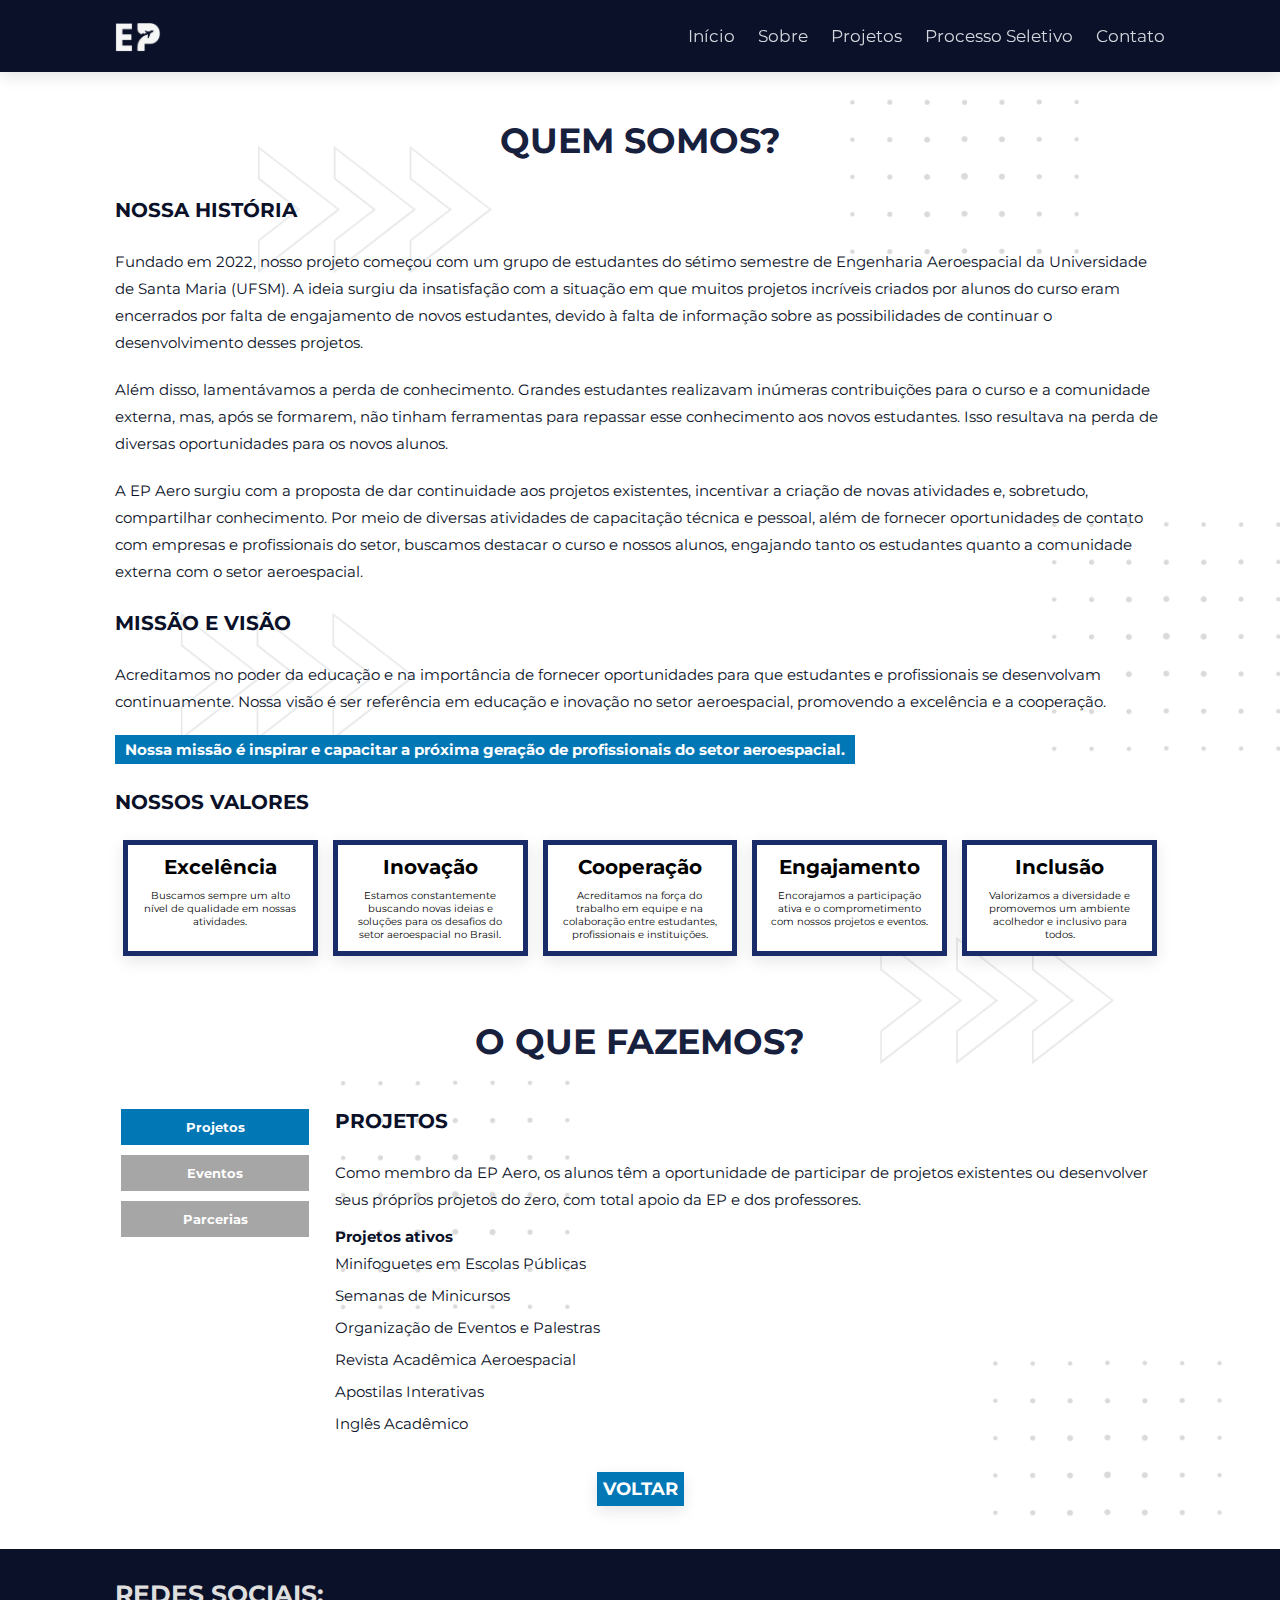
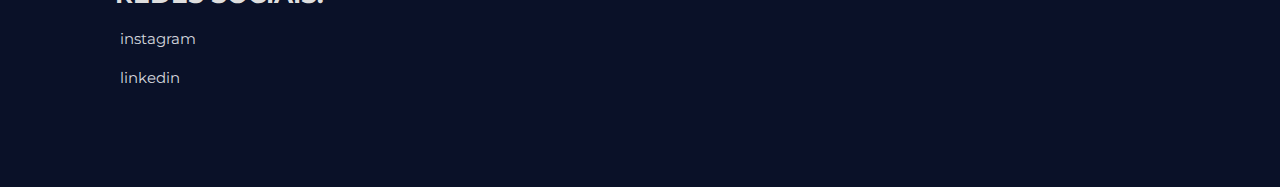
==== commit 9765b323: "Finish about us page" ====
--- a/pages/about/more.html
+++ b/pages/about/more.html
@@ -107,6 +107,7 @@
                 
                 <div class="main-content">
                     <div id="projetos-content" class="hidden-content show">
+                        <h2>Projetos</h2>
                         <p>Como membro da EP Aero, os alunos têm a oportunidade de participar de projetos existentes ou desenvolver seus próprios projetos do zero, com total apoio da EP e dos professores.</p>
                         <h4>Projetos ativos</h4>
                         <ul class="project-list">
@@ -122,6 +123,7 @@
                     </div>
 
                     <div id="eventos-content" class="hidden-content">
+                        <h2>Eventos</h2>
                         <p>Nosso principal evento é a Semana de Minicursos.</p>
                         <p>Durante a Semana de Minicursos, os membros da EP Aero são incentivados a planejar todos os aspectos do evento, incluindo conteúdos, instrutores, localização, certificações e outras responsabilidades organizacionais. Essa experiência direta contribui significativamente para o desenvolvimento das habilidades pessoais dos estudantes.</p>
                         <p>Para a comunidade externa, oferecemos a oportunidade de participar gratuitamente de cursos presenciais sobre uma variedade de temas essenciais no setor aeroespacial e áreas relacionadas.</p>
@@ -148,19 +150,52 @@
                         <h4>Anos Anteriores</h4>
                         <ul>
                             <li><a href="link-ano-anterior1" class="btn-projects">Semana de Minicursos 2024</a></li>
-                            <li><a href="link-ano-anterior2">Semana de Minicursos 2023</a></li>
+                            <li><a href="link-ano-anterior2" class="btn-projects">Semana de Minicursos 2023</a></li>
                         </ul>
                     </div>
 
                     <div id="parcerias-content" class="hidden-content">
+                        <h2>Parcerias e Colaborações</h2>
+                    
                         <h4>Instituições Financiadoras</h4>
-                        <p>Fundo de Incentivo à Extensão (FIEX)</p>
-                        <p>IEEE UFSM Student Branch</p>
-                        <p>Centro de Tecnologia UFSM</p>
+                        <p><a href="javascript:void(0)" class="btn-parcerias" data-target="financiamento-content1">Fundo de Incentivo à Extensão (FIEX)</a></p>
+                        <div id="financiamento-content1" class="hidden-content">
+                            <p>O FIEX é um projeto da Universidade Federal de Santa Maria (UFSM). Ele seleciona e apoia atividades de extensão que combinam ensino e pesquisa. Essas atividades são feitas nas unidades da UFSM e envolvem a comunidade acadêmica e externa. O projeto recebe recursos da universidade através de Editais.</p>
+                            <p>O projeto <a href="link-detalhes" class="btn-projects">Minifoguetes em Escolas Públicas</a> é contemplado pelo financiamento provindo do FIEX.</p>
+                            <p>Para mais informações, acesse o <a href="https://www.ufsm.br/app/uploads/sites/346/2024/04/EDITAL-DE-SELECAO-DE-BOLSISTAS-EDITAL-FIEX-2024-GIULIANO-DEMARCO_assinado.pdf" class="btn-projects">link do edital de 2024</a>.</p>
+                        </div>
+                    
+                        <p><a href="javascript:void(0)" class="btn-parcerias" data-target="financiamento-content2">IEEE UFSM Student Branch</a></p>
+                        <div id="financiamento-content2" class="hidden-content">
+                            <p>O Instituto dos Engenheiros Elerrônicos e Eletricistas (IEEE) é uma das maiores associações técnicas profissionais do mundo, com mais de 421.355 membros em mais de 160 países. Destes, mais de 114.450 são membros Estudantes. </p>
+                            <p>Seu propósito principal é incentivar a inovação tecnológica. O Ramo Estudantil do IEEE instituido pel UFSM tem o propósito de promover localmente a pesquisa, inovação e disseminação do conhecimento na universidade e comunidade, ajudando outros a evoluir em suas carreiras profissionais e vidas pessoais.</p>
+                            <p>O projeto <a href="link-detalhes" class="btn-projects">Minifoguetes em Escolas Públicas</a> é contemplado pelo financiamento provindo do IEEE UFSM Student Branch.</p>
+                        </div>
+                    
+                        <p><a href="javascript:void(0)" class="btn-parcerias" data-target="financiamento-content3">Centro de Tecnologia UFSM</a></p>
+                        <div id="financiamento-content3" class="hidden-content">
+                            <p>O Centro de Tecnologia (CT) é uma unidade da UFSM que abrange cursos nas áreas de Arquitetura, Computação e Engenharia. Atualmente, o CT possui 14 cursos de graduação e 8 Programas de Pós-Graduação, além de laboratórios e núcleos de ensino, pesquisa e extensão que dão apoio às atividades acadêmicas.</p> 
+                            <p>Todas as demandas de auxílio para atividades promovidas pela EP Aero são atendidas pelo CT, tais como instalações locais para execução das atividades realizadas pelo projeto, bem como transporte e auxílios financeiros para eventos e atividades externas.</p>
+                        </div>
+                    
                         <h4>Colaborações em atividades</h4>
-                        <p>Quasar Space</p>
-                        <p>Cadê meu Feedback?</p>
-                        <p>AeroRiver</p>
+                        <p><a href="javascript:void(0)" class="btn-parcerias" data-target="colaboracao-content1">Quasar Space</a></p>
+                        <div id="colaboracao-content1" class="hidden-content">
+                            <p>Como parte do processo de treinamento dos novos membros no ano de 2023, a startup Quasar Space realizou um workshop onde discutiu a visão dos recrutadores em processos seletivos.</p>
+                            <p>Para mais informações sobre o processo trainee, acesse o <a href="link-detalhes" class="btn-projects">link</a>.</p>
+                        </div>
+                    
+                        <p><a href="javascript:void(0)" class="btn-parcerias" data-target="colaboracao-content2">Cadê Meu Feedback</a></p>
+                        <div id="colaboracao-content2" class="hidden-content">
+                            <p>Como parte do processo de treinamento dos novos membros no ano de 2023, a startup Cadê Meu Feedback realizou um workshop onde discutiu sobre entrevistas de emprego.</p>
+                            <p>Para mais informações sobre o processo trainee, acesse o <a href="link-detalhes" class="btn-projects">link</a>.</p>
+                        </div>
+                    
+                        <p><a href="javascript:void(0)" class="btn-parcerias" data-target="colaboracao-content3">AeroRiver</a></p>
+                        <div id="colaboracao-content3" class="hidden-content">
+                            <p>Como parte do processo de treinamento dos novos membros no ano de 2024, a startup AeroRiver realizou um workshop onde discutiu sobre a visão dos recrutadores em processos seletivos.</p>
+                            <p>Para mais informações sobre o processo trainee, acesse o <a href="link-detalhes" class="btn-projects">link</a>.</p>
+                        </div>
                     </div>
                 </div>
             </div>
--- a/css/style.css
+++ b/css/style.css
@@ -114,12 +114,21 @@
 }
 
 .btn-projects {
-  color: #0A1128; /* Default text color */
-  transition: color 0.3s ease; /* Smooth transition for color change */
+  color: #0A1128;  
+  transition: color 0.3s ease;  
 }
 
 .btn-projects:hover {
-  color:  var(--main-color); /* Text color on hover */
+  color:  var(--main-color);  
+}
+
+.btn-parcerias {
+  color: var(--main-color);  
+  transition: color 0.3s ease;  
+}
+
+.btn-parcerias:hover {
+  color:  var(--bg);  
 }
 
 
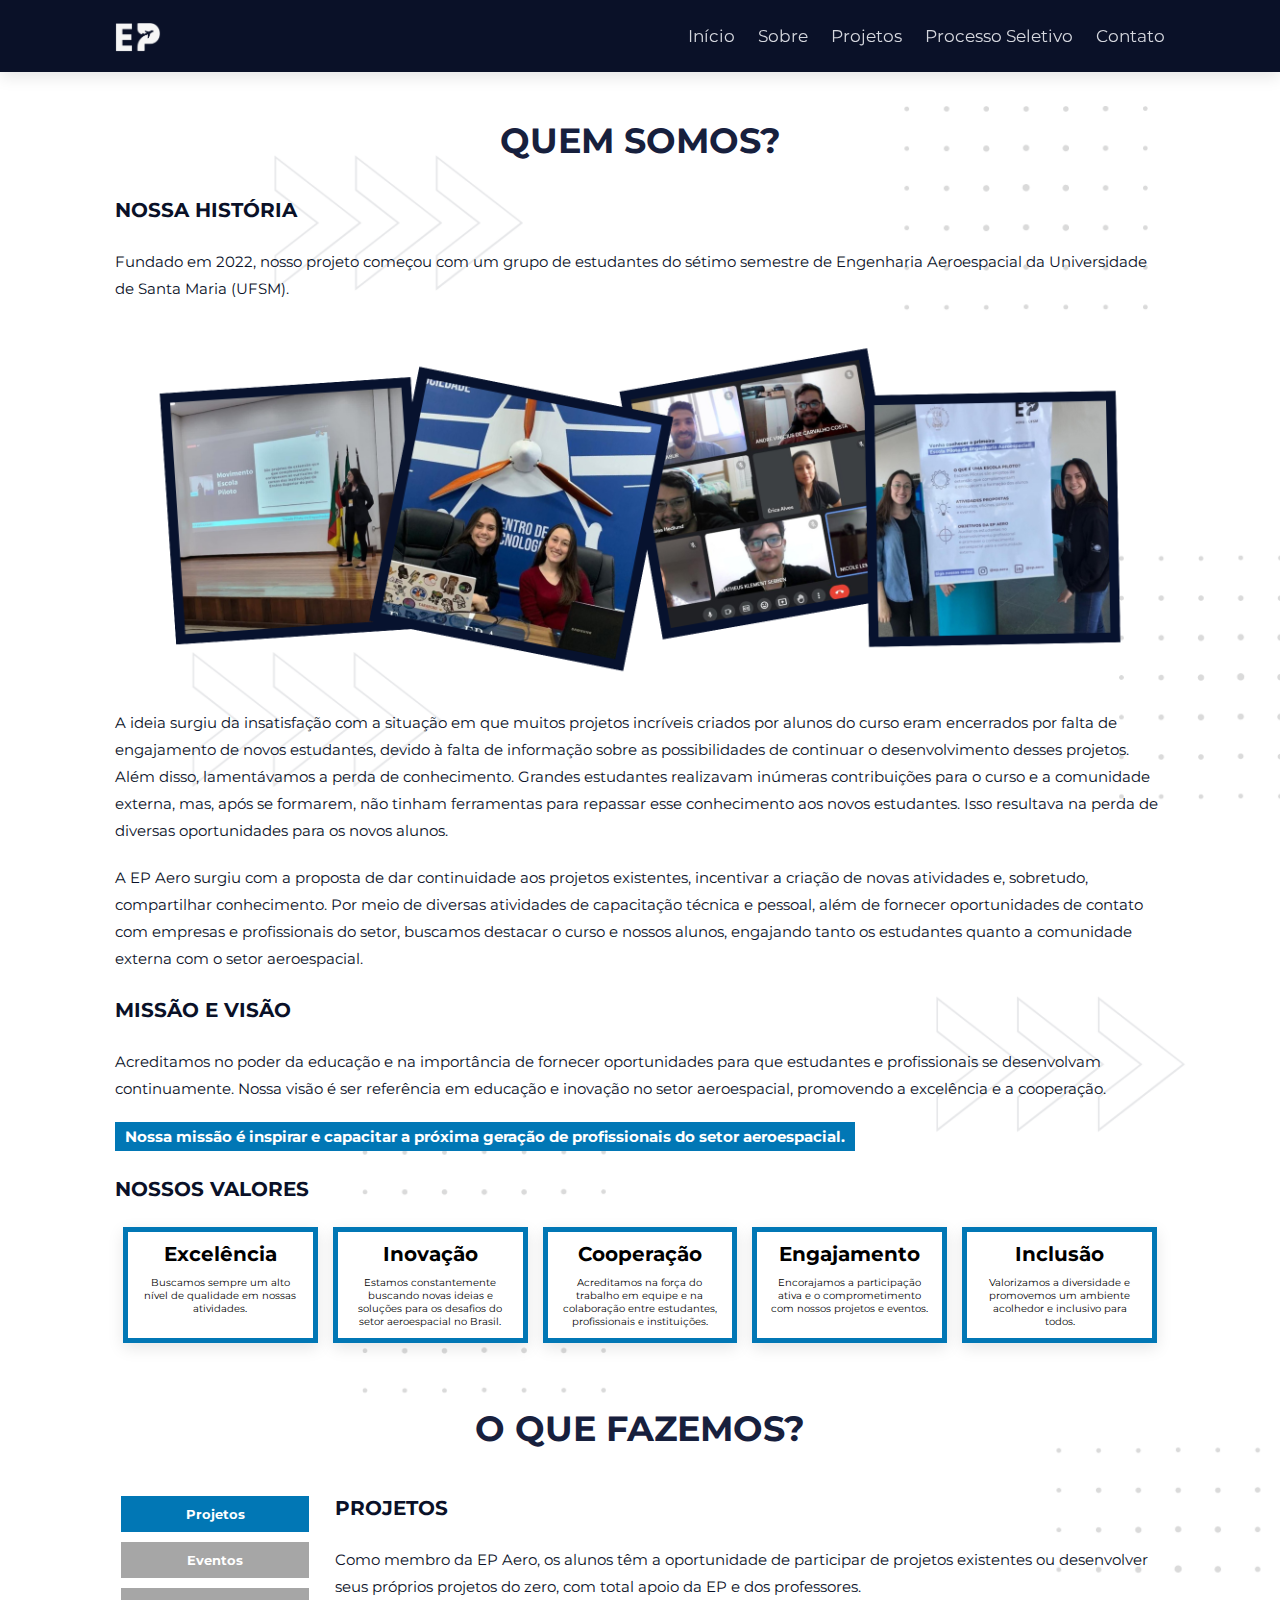
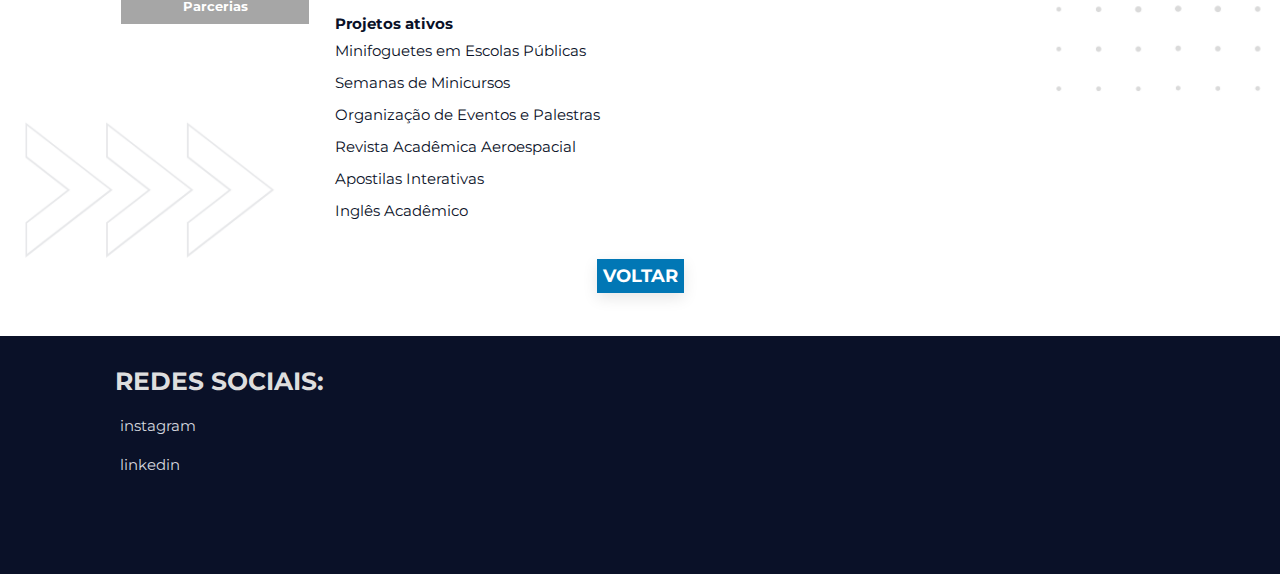
==== commit a01baab3: "add javascript to team members" ====
--- a/pages/about/more.html
+++ b/pages/about/more.html
@@ -41,9 +41,14 @@
                 <h2>Nossa História</h2>
                 <p>
                     Fundado em 2022, nosso projeto começou com um grupo de estudantes do sétimo semestre de Engenharia Aeroespacial da Universidade de Santa Maria (UFSM). 
+                </p>
+                <div class="image">
+                    <img src="../../images/about/init.png" alt="">
+                </div>
+                 
+    
+                <p>
                     A ideia surgiu da insatisfação com a situação em que muitos projetos incríveis criados por alunos do curso eram encerrados por falta de engajamento de novos estudantes, devido à falta de informação sobre as possibilidades de continuar o desenvolvimento desses projetos.
-                </p>
-                <p>
                     Além disso, lamentávamos a perda de conhecimento. Grandes estudantes realizavam inúmeras contribuições para o curso e a comunidade externa, mas, após se formarem, não tinham ferramentas para repassar esse conhecimento aos novos estudantes. Isso resultava na perda de diversas oportunidades para os novos alunos.
                 </p>
 
--- a/css/style.css
+++ b/css/style.css
@@ -599,6 +599,18 @@
     clip-path: circle(100%);
 }
 
+.quem-somos .nossa-historia .image {
+  margin: 1rem 1rem; 
+  justify-content: center; 
+  display: flex;
+  flex-wrap: wrap;
+}
+
+.quem-somos .nossa-historia .image img {
+  transform: rotate(-90deg) scale(0.8); 
+  max-width: 40%; 
+  margin: -40% -20rem;
+}
 
 .valores .box-container {
   display: flex;
@@ -616,8 +628,8 @@
   box-shadow: var(--box-shadow);
   margin-bottom: 1.5rem; 
 
-  background-color: #ffffff; /* Fundo branco */
-  border: 5px solid #192c69; /* Borda azul com 2px de largura */
+  background-color: #ffffff;  
+  border: 5px solid var(--main-color);  
   border-radius: 0;  
  
 }
@@ -1533,12 +1545,16 @@
      /* Non-prefixed version, currently
                                       supported by Chrome, Edge, Opera and Firefox */
   }
-
-  .equipe .box-container{
-    display: grid;
-    grid-template-columns: repeat(auto-fit, minmax(27rem,1fr));
-    gap: 1.5rem;
-}
+  .equipe .staff,
+  .equipe .members {
+      display: grid;
+      grid-template-columns: repeat(auto-fit, minmax(27rem, 1fr));
+      gap: 1.5rem;
+      margin-bottom: 2rem; /* Espaço entre as duas divs */
+  }
+
+
+  
 
   .card {
     text-align: center;
@@ -1555,75 +1571,7 @@
     align-items: center;
     transition: transform .2s ease, opacity .2s ease;
    }
-   
-   /*Image*/
-   .card-avatar1 {
-    --size: 60px;
-    background: url(../images/1.jpg);
-    width: var(--size);
-    height: var(--size);
-    border-radius: 50%;
-    transition: transform .2s ease;
-    margin-bottom: 1rem;
-   }
-   
-   .card-avatar2 {
-    --size: 60px;
-    background: url(../images/6.jpeg);
-    width: var(--size);
-    height: var(--size);
-    border-radius: 50%;
-    transition: transform .2s ease;
-    margin-bottom: 1rem;
-   }
-
-   .card-avatar3 {
-    --size: 60px;
-    background: url(../images/2.jpg);
-    width: var(--size);
-    height: var(--size);
-    border-radius: 50%;
-    transition: transform .2s ease;
-    margin-bottom: 1rem;
-   }
-
-   .card-avatar4 {
-    --size: 60px;
-    background: url(../images/3.jpg);
-    width: var(--size);
-    height: var(--size);
-    border-radius: 50%;
-    transition: transform .2s ease;
-    margin-bottom: 1rem;
-   }
-   
-   .card-avatar5 {
-    --size: 60px;
-    background: url(../images/5.jpg);
-    width: var(--size);
-    height: var(--size);
-    border-radius: 50%;
-    transition: transform .2s ease;
-    margin-bottom: 1rem;
-   }
-   
-   .card-avatar6 {
-    --size: 60px;
-    background: url(../images/4.jpg);
-    width: var(--size);
-    height: var(--size);
-    border-radius: 50%;
-    transition: transform .2s ease;
-    margin-bottom: 1rem;
-   }
-   
-   
-   
-
-
-   
-   
-   /*Card footer*/
+    
    .card-social {
     transform: translateY(200%);
     display: flex;
@@ -1646,9 +1594,21 @@
     transition: fill 0.2s ease ,transform 0.2s ease;
    }
 
- 
+   .card-info h3{
+    color: #0A1128;
+    font-size: 2.5rem;
+    padding-top: 1.5rem;
+   }
+
    
-   /*Text*/
+   .card-info p{
+    color: #283254;
+    font-size: 1.5rem;
+    padding: 1rem 0;
+    line-height: 1.8;
+   }
+   
+   
    .card-title {
     color: #0A1128;
     font-size: 2.5rem;
@@ -1662,47 +1622,24 @@
     line-height: 1.8;
    }
 
-   
-.equipe .box-container .card h3{
-    color: #0A1128;
-    font-size: 2.5rem;
-    padding-top: 1.5rem;
-}
-
-.equipe .box-container .card p{
-    color: #283254;
-    font-size: 1.5rem;
-    padding: 1rem 0;
-    line-height: 1.8;
-}
-
-
-
-
-   
-   /*Hover*/
-   .card:hover {
+ 
+ 
+
+   .card-hover {
     box-shadow: 0 8px 50px #23232333;
-   }
-   
-   .card:hover .card-info {
+  }
+  
+  .card-hover .card-info {
     transform: translateY(-5%);
-   }
-   
-   .card:hover .card-social {
+  }
+  
+  .card-hover .card-social {
     transform: translateY(100%);
     opacity: 1;
-   }
+  }
+  
+ 
    
-   .card-social__item svg:hover {
-    fill: #232323;
-    transform: scale(1.1);
-   }
-   
-   .card-avatar:hover {
-    transform: scale(1.1);
-   }
-
 
 
 
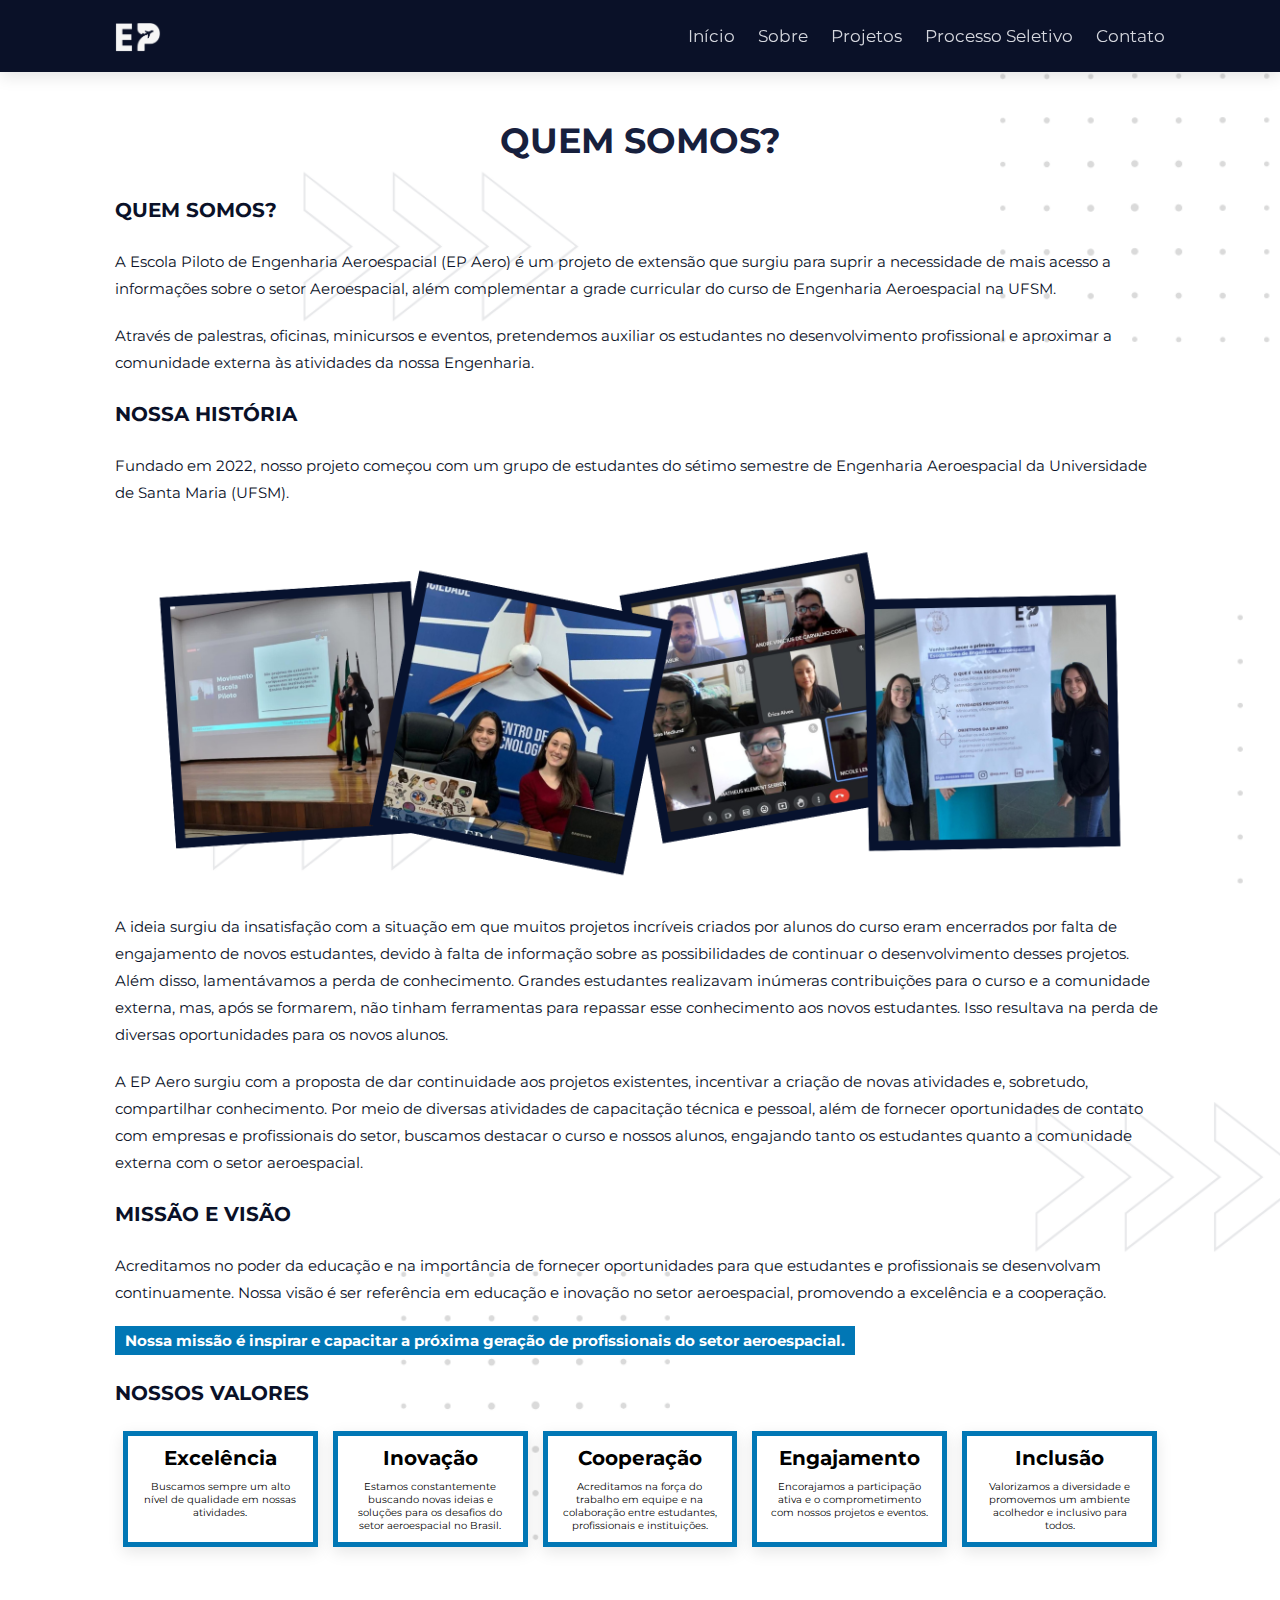
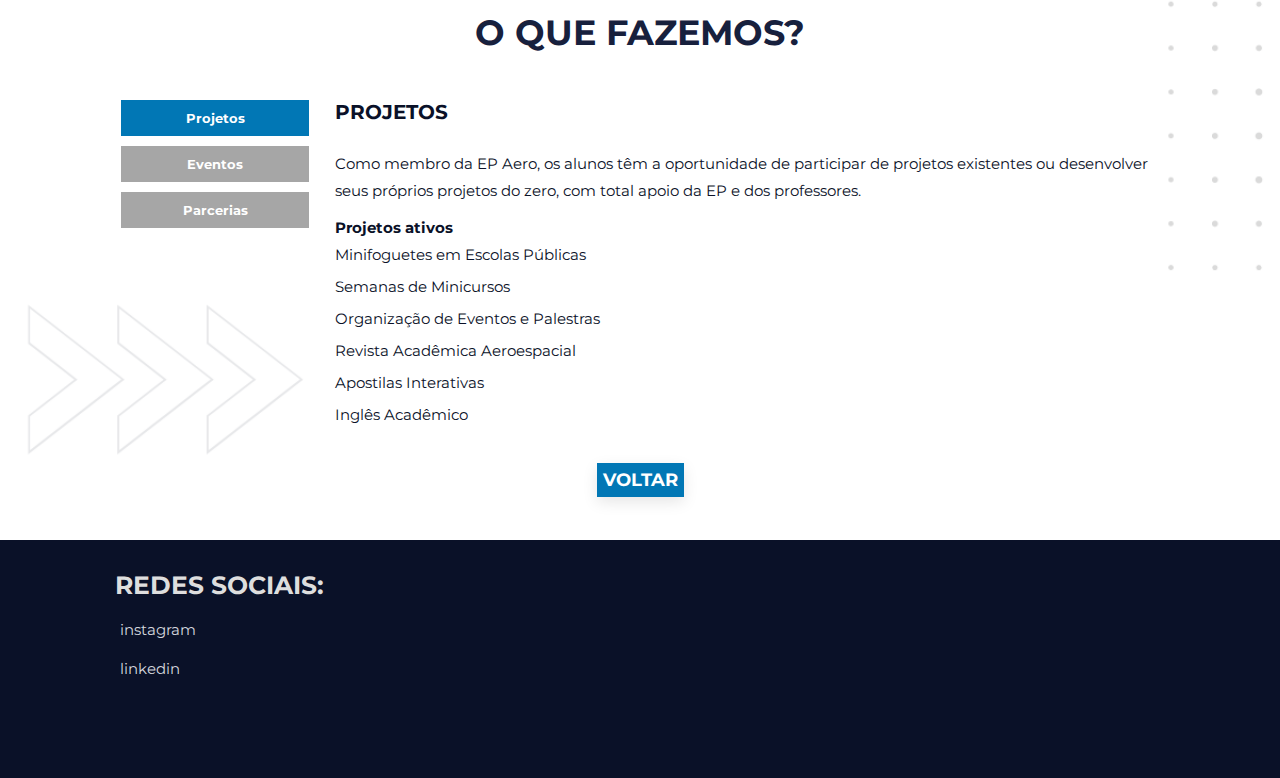
==== commit db936f64: "add selection main content and begin of js for workshops" ====
--- a/pages/about/more.html
+++ b/pages/about/more.html
@@ -25,7 +25,7 @@
             <a href="../../index.html#inicio">Início</a>
             <a href="../../index.html#sobre">Sobre</a>
             <a href="../../index.html#projetos">Projetos</a> 
-            <a href="../../index.html#processo-seletivo">Processo Seletivo</a>
+            <a href="../selecao/selecao.html">Processo Seletivo</a>
             <a href="../../index.html#contato">Contato</a>
         </nav>
     
@@ -38,6 +38,10 @@
         <div class="content">
 
             <div class="nossa-historia" id="nossa-historia">
+                <h2>Quem somos?</h2>
+                <p>A Escola Piloto de Engenharia Aeroespacial (EP Aero) é um projeto de extensão que surgiu para suprir a necessidade de mais acesso a informações sobre o setor Aeroespacial, além complementar a grade curricular do curso de Engenharia Aeroespacial na UFSM.</p>    
+                <p>Através de palestras, oficinas, minicursos e eventos, pretendemos auxiliar os estudantes no desenvolvimento profissional e aproximar a comunidade externa às atividades da nossa Engenharia.</p> 
+                
                 <h2>Nossa História</h2>
                 <p>
                     Fundado em 2022, nosso projeto começou com um grupo de estudantes do sétimo semestre de Engenharia Aeroespacial da Universidade de Santa Maria (UFSM). 
@@ -163,40 +167,40 @@
                         <h2>Parcerias e Colaborações</h2>
                     
                         <h4>Instituições Financiadoras</h4>
-                        <p><a href="javascript:void(0)" class="btn-parcerias" data-target="financiamento-content1">Fundo de Incentivo à Extensão (FIEX)</a></p>
+                        <p><a href="javascript:void(0)" class="btn-details" data-target="financiamento-content1">Fundo de Incentivo à Extensão (FIEX)</a></p>
                         <div id="financiamento-content1" class="hidden-content">
                             <p>O FIEX é um projeto da Universidade Federal de Santa Maria (UFSM). Ele seleciona e apoia atividades de extensão que combinam ensino e pesquisa. Essas atividades são feitas nas unidades da UFSM e envolvem a comunidade acadêmica e externa. O projeto recebe recursos da universidade através de Editais.</p>
                             <p>O projeto <a href="link-detalhes" class="btn-projects">Minifoguetes em Escolas Públicas</a> é contemplado pelo financiamento provindo do FIEX.</p>
                             <p>Para mais informações, acesse o <a href="https://www.ufsm.br/app/uploads/sites/346/2024/04/EDITAL-DE-SELECAO-DE-BOLSISTAS-EDITAL-FIEX-2024-GIULIANO-DEMARCO_assinado.pdf" class="btn-projects">link do edital de 2024</a>.</p>
                         </div>
                     
-                        <p><a href="javascript:void(0)" class="btn-parcerias" data-target="financiamento-content2">IEEE UFSM Student Branch</a></p>
+                        <p><a href="javascript:void(0)" class="btn-details" data-target="financiamento-content2">IEEE UFSM Student Branch</a></p>
                         <div id="financiamento-content2" class="hidden-content">
                             <p>O Instituto dos Engenheiros Elerrônicos e Eletricistas (IEEE) é uma das maiores associações técnicas profissionais do mundo, com mais de 421.355 membros em mais de 160 países. Destes, mais de 114.450 são membros Estudantes. </p>
                             <p>Seu propósito principal é incentivar a inovação tecnológica. O Ramo Estudantil do IEEE instituido pel UFSM tem o propósito de promover localmente a pesquisa, inovação e disseminação do conhecimento na universidade e comunidade, ajudando outros a evoluir em suas carreiras profissionais e vidas pessoais.</p>
                             <p>O projeto <a href="link-detalhes" class="btn-projects">Minifoguetes em Escolas Públicas</a> é contemplado pelo financiamento provindo do IEEE UFSM Student Branch.</p>
                         </div>
                     
-                        <p><a href="javascript:void(0)" class="btn-parcerias" data-target="financiamento-content3">Centro de Tecnologia UFSM</a></p>
+                        <p><a href="javascript:void(0)" class="btn-details" data-target="financiamento-content3">Centro de Tecnologia UFSM</a></p>
                         <div id="financiamento-content3" class="hidden-content">
                             <p>O Centro de Tecnologia (CT) é uma unidade da UFSM que abrange cursos nas áreas de Arquitetura, Computação e Engenharia. Atualmente, o CT possui 14 cursos de graduação e 8 Programas de Pós-Graduação, além de laboratórios e núcleos de ensino, pesquisa e extensão que dão apoio às atividades acadêmicas.</p> 
                             <p>Todas as demandas de auxílio para atividades promovidas pela EP Aero são atendidas pelo CT, tais como instalações locais para execução das atividades realizadas pelo projeto, bem como transporte e auxílios financeiros para eventos e atividades externas.</p>
                         </div>
                     
                         <h4>Colaborações em atividades</h4>
-                        <p><a href="javascript:void(0)" class="btn-parcerias" data-target="colaboracao-content1">Quasar Space</a></p>
+                        <p><a href="javascript:void(0)" class="btn-details" data-target="colaboracao-content1">Quasar Space</a></p>
                         <div id="colaboracao-content1" class="hidden-content">
                             <p>Como parte do processo de treinamento dos novos membros no ano de 2023, a startup Quasar Space realizou um workshop onde discutiu a visão dos recrutadores em processos seletivos.</p>
                             <p>Para mais informações sobre o processo trainee, acesse o <a href="link-detalhes" class="btn-projects">link</a>.</p>
                         </div>
                     
-                        <p><a href="javascript:void(0)" class="btn-parcerias" data-target="colaboracao-content2">Cadê Meu Feedback</a></p>
+                        <p><a href="javascript:void(0)" class="btn-details" data-target="colaboracao-content2">Cadê Meu Feedback</a></p>
                         <div id="colaboracao-content2" class="hidden-content">
                             <p>Como parte do processo de treinamento dos novos membros no ano de 2023, a startup Cadê Meu Feedback realizou um workshop onde discutiu sobre entrevistas de emprego.</p>
                             <p>Para mais informações sobre o processo trainee, acesse o <a href="link-detalhes" class="btn-projects">link</a>.</p>
                         </div>
                     
-                        <p><a href="javascript:void(0)" class="btn-parcerias" data-target="colaboracao-content3">AeroRiver</a></p>
+                        <p><a href="javascript:void(0)" class="btn-details" data-target="colaboracao-content3">AeroRiver</a></p>
                         <div id="colaboracao-content3" class="hidden-content">
                             <p>Como parte do processo de treinamento dos novos membros no ano de 2024, a startup AeroRiver realizou um workshop onde discutiu sobre a visão dos recrutadores em processos seletivos.</p>
                             <p>Para mais informações sobre o processo trainee, acesse o <a href="link-detalhes" class="btn-projects">link</a>.</p>
--- a/css/style.css
+++ b/css/style.css
@@ -92,9 +92,7 @@
   font-weight: bold;
 }
 
-.project-section {
-  display: flex;
-}
+
 
 .project-list {
   list-style: disc; 
@@ -122,12 +120,12 @@
   color:  var(--main-color);  
 }
 
-.btn-parcerias {
+.btn-details {
   color: var(--main-color);  
   transition: color 0.3s ease;  
 }
 
-.btn-parcerias:hover {
+.btn-details:hover {
   color:  var(--bg);  
 }
 
@@ -168,6 +166,10 @@
   display: none;
 }
 
+.hidden-content.active {
+  display: block;  
+}
+
 .hidden-content.show {
   display: block;
 }
@@ -192,7 +194,7 @@
 }
 
 
-.btn::before, .btn-2::before{
+.btn::before, .btn-3::before, .see-more-button::before{
     content: '';
     position: absolute;
     top: 0; left: 0;
@@ -203,7 +205,7 @@
     transition: .2s ease-out;
 }
 
-.btn:hover::before, .btn-2:hover::before{
+.btn:hover::before, .btn-3:hover::before, .see-more-button:hover::before{
     left: 0;
     width: 100%;
 }
@@ -406,7 +408,7 @@
     gap:1.5rem;
 }
 
-.sobre , .revista, .projetos, .contato, .quem-somos {
+.sobre , .revista, .projetos, .contato, .quem-somos, .equipe, .selecao {
   background-image: url('../images/init/white.png');
   background-size: cover;
   background-repeat: no-repeat; 
@@ -493,17 +495,55 @@
   margin-bottom: 2rem; 
 }
 
-.project-section {
-  margin-bottom: 20px; /* Adjust spacing between sections */
-}
-
-
+.project-section, .sector-section {
+  margin-bottom: 20px; 
+  display: flex;
+}
+
+.project-section h2, .sector-section h2 {
+  margin-bottom: 20px; 
+}
+
+.setores .heading, .processo-seletivo .heading {
+  color: #17203d;
+  font-size: 3.5rem;
+  text-transform: uppercase; 
+  line-height: 1.2;
+  padding-top: 10rem;
+ }
+
+ .equipe .heading {
+  color: #17203d;
+  font-size: 3.5rem;
+  text-transform: uppercase; 
+  line-height: 1.2;
+  padding-top: 3rem;
+ }
+
+ .btn-3 {
+    margin-top: 1rem;
+    display: inline-block;
+    padding: .6rem .6rem;
+    font-size: 1.3rem;
+     color: #ffffff;
+    background: var(--main-color);
+    box-shadow: var(--box-shadow);
+    position: relative;
+    z-index: 0;
+     text-transform: uppercase;  
+    font-weight: 700; 
+ }
+ 
+
+.space {
+  padding-top: 14rem;
+
+}
 .sobre .heading {
   color: #17203d;
   font-size: 3.5rem;
   text-transform: uppercase; 
- line-height: 1.2;
- /* padding-top: 15rem; */
+  line-height: 1.2;
  }
 
  
@@ -831,260 +871,6 @@
   display: none;
 }
 
-@media (max-width: 1500px) {
-  .inicio .image img {
-    width: 20vw;   
-  }
-}
-
-@media (max-width: 1450px) {
-  .inicio .image img {
-    width: 21vw;   
-  }
-}
-
-@media (max-width: 1350px) {
-  .inicio .image img {
-    width: 23vw;   
-  }
-}
-
-
-@media (max-width: 1130px) {
-  .inicio .image img {
-    width: 25vw;   
-  }
-  .inicio .content {
-    text-align: center;  
-    margin: 0 auto;  
-    max-width: 100%;  
-  } 
-  .rotate-image {
-    display: block;
-    transform: rotate(-90deg);
-  }
-  .normal-image {
-    display: none;
-  }
-
-  .sobre .content {
-    text-align: center;
-  }
-
-  .sobre .content .title {
-    font-size:2.5rem;
-  }
-  
-}
-
-
-@media (max-width: 1024px) {
-  .valores .box {
-      flex-basis: calc(30% - 1.5rem);
-  }
-}
-
-@media (max-width: 600px) {
-  .valores .box {
-      flex-basis: calc(100% - 1.5rem);
-  }
-}
-
-@media (max-width: 1000px) and (min-width: 895px) {
-  .inicio .image img {
-    width: 28vw;   
-  }
-  .inicio .content {
-    text-align: center;  
-    margin: 0 auto;  
-    max-width: 100%;  
-  }
-  
-} 
-
-@media (max-width: 895px) and (min-width: 700px) {
-  .inicio .content {
-    text-align: center;  
-    margin: 0 auto;  
-    max-width: 100%;  
-  }
-  .inicio .image img {
-    width: 35vw;   
-  }
-  .sobre .content .title {
-    font-size:2rem;
-  }
-} 
- 
-
-@media (max-width: 768px) {
-  #menu-btn {
-    display: initial;
-  }
-  .header .navbar {
-    position: absolute;
-    top: 115%; right: 2rem;
-    background-color: #0A1128;
-    box-shadow: var(--box-shadow);
-    border: var(--border);
-    border-radius: .5rem;
-    width: 30rem;
-    transform: scale(0);
-    transform-origin: top right;
-    opacity: 0;
-  }
-  .header .navbar.active {
-    transform: scale(1);
-    opacity: 1;
-  }
-  .header .navbar a {
-    font-size: 2rem;
-    display: block;
-    padding: 1rem;
-    margin: 1rem;
-    border-radius: .5rem;
-  }
-  .header .navbar a:hover {
-    color: #fff;
-    background: #283254;
-  }
-
-  .inicio .content {
-    text-align: center;
-    font-size: 0.8rem; 
-    padding: 0 1rem; 
-  }
-  
-  .inicio .image img {
-    width: 40vw;  
-    height: 70vh;  
-    object-fit: contain; 
-  }
-  
-  .inicio .cloud {
-    height: 20vh;  
-  }
-  
-  .sobre .content .title {
-    font-size:2rem;
-  }
-}
-
-@media (max-width: 650px) {
-  .inicio .image img {
-    width: 40vw;  
-    height: 70vh;  
-    object-fit: contain; 
-  }
-}
-
-@media (max-width: 600px) {
-  html {
-    font-size: 50%;
-  }  
-  .inicio .content {
-    text-align: center;
-    font-size: 0.8rem; 
-    padding: 0 1rem; 
-  }
-  
-  .inicio .content h3 {
-    font-size: 2.5rem; 
-  }
-  .special-text {
-    font-size: 3.5rem; 
-  }
-
-  .inicio .content p {
-    font-size: 1.5rem;  
-  }
-
-  .inicio .content a.btn {
-    font-size: 2rem;  
-    padding: 0.5rem 1rem;  
-  }
-  
-  .inicio .image img {
-    width: 50vw;  
-    height: 70vh;  
-    object-fit: contain; 
-  }
-  .inicio .cloud {
-    height: 25vh;  
-  }
-}
-
-@media (max-width: 500px) {
-  html {
-    font-size: 50%;
-  }  
-  .inicio .content {
-    text-align: center;
-    font-size: 0.8rem; 
-    padding: 0 1rem; 
-  }
-  
-  .inicio .content h3 {
-    font-size: 2rem; 
-  }
-  .special-text {
-    font-size: 3rem; 
-  }
-
-  .inicio .content p {
-    font-size: 1.5rem;  
-  }
-
-  .inicio .content a.btn {
-    font-size: 2rem;  
-    padding: 0.5rem 1rem;  
-  }
-  
-  .inicio .image img {
-    width: 50vw;  
-    height: 70vh;  
-    object-fit: contain; 
-  }
-  .inicio .cloud {
-    height: 25vh;  
-  }
-}
-
-@media (max-width: 450px) {
-  html {
-    font-size: 50%;
-  }  
-  .inicio .content {
-    text-align: center;
-    font-size: 0.8rem; 
-    padding: 0 1rem; 
-  }
-  
-  .inicio .content h3 {
-    font-size: 1.8rem; 
-  }
-  .special-text {
-    font-size: 2.8rem; 
-  }
-
-  .inicio .content p {
-    font-size: 1.5rem;  
-  }
-
-  .inicio .content a.btn {
-    font-size: 2rem;  
-    padding: 0.5rem 1rem;  
-  }
-  
-  .inicio .image img {
-    width: 60vw;  
-    height: 70vh;  
-    object-fit: contain; 
-  }
-  .inicio .cloud {
-    height: 25vh;  
-  }
-}
 
 .task {
   position: relative;
@@ -1180,383 +966,44 @@
 }
 
 
-  /*ITENS PARA INCLUIR*/
-
-
-  .container {
-    position: relative;
-    display: -webkit-box;
-    display: -ms-flexbox;
-    display: inline-block;
-    -webkit-box-orient: vertical;
-    -webkit-box-direction: normal;
-    -ms-flex-direction: column;
+  #cards-container {
+    display: grid;
     flex-direction: column;
-    -webkit-box-pack: center;
-    -ms-flex-pack: center;
-    justify-content: center;
-    -webkit-box-align: center;
-    -ms-flex-align: center;
     align-items: center;
-    width: 200px;
-    height: 200px;
-    color: rgb(131, 131, 131);
-    -webkit-transition: 400ms ease-in-out;
-    transition: 400ms ease-in-out;
-    transform: translateY(20px);
-  }
-  
-
-  #shuttle-wrapper {
-    top: -265px;
-    position: relative;
-    opacity: 0;
-    -webkit-transition: 200ms ease-in;
-    transition: 200ms ease-in;
-    z-index: 200;
-  }
-  
-  #b {
-    width: 60px;
-    height: auto;
-    z-index: 200;
-  }
-  
-  #shadow {
-    top: 180px;
-    left: 50px;
-    position: relative;
-    width: 100px;
-    height: 80px;
-    -webkit-transform: rotateX(45deg) rotateZ(45deg);
-    transform: rotateX(45deg) rotateZ(45deg);
-    bottom: -10px;
-    z-index: -1;
-    background: radial-gradient(rgba(0, 0, 0, 0.382) 0%, rgba(0, 0, 0, 0) 70%);
-  }
-  
-  #clickHandler {
-    display: block;
-    position: absolute;
-    inset: 0;
-    z-index: 999;
-  }
-  
-  #clickHandler:hover {
-    cursor: pointer;
-  }
-  
-  .container:hover #shuttle-wrapper {
-    opacity: 1;
-    -webkit-transform: translateY(-100px) translateZ(140px);
-    -ms-transform: translateY(-100px) translateZ(140px);
-    transform: translateY(-100px) translateZ(140px);
-    -webkit-transition: 400ms ease-in-out;
-    transition: 400ms ease-in-out;
-  }
-  
-  #checkbox {
-      /* comment out to actually see the checkbox state */
-    display: none;
-      /*  */
-    position: absolute;
-    bottom: 0px;
-    width: 200px;
-  }
-    
-    /* this pseudo-selectors will fire animations when 
-       clickHandler changes checkbox state to checked */
-  #checkbox:checked ~ #shuttle-wrapper #b {
-    -webkit-animation-name: launch_31;
-    animation-name: launch_31;
-    -webkit-animation-timing-function: ease-in-out;
-    animation-timing-function: ease-in-out;
-    -webkit-animation-duration: 6s;
-    animation-duration: 6s;
-  }
-  
-  #checkbox:checked ~ #shuttle-wrapper #shadow {
-    -webkit-animation: shadow-launch 6s ease-in-out;
-    animation: shadow-launch 6s ease-in-out;
-  }
-  
-  #checkbox:checked ~ #to-hover {
-    -webkit-animation-name: fadeout_010;
-    animation-name: fadeout_010;
-    -webkit-animation-duration: 6s;
-    animation-duration: 6s;
-  }
-  
-  #checkbox:checked ~ #button #to-launch {
-    -webkit-animation-name: fadeout_010;
-    animation-name: fadeout_010;
-    -webkit-animation-duration: 6s;
-    animation-duration: 6s;
-  }
-    /* and this will take care of hover */
-  #clickHandler:hover ~ #button {
-    width: 200px;
-    height: 200px;
-    -webkit-transform: translate3d(0px, -16px, 0px) rotateX(51deg) rotateZ(43deg);
-    transform: translate3d(0px, -16px, 0px) rotateX(51deg) rotateZ(43deg);
-    -webkit-box-shadow: 2px 2px 0 2px #b2b2b2, -1px 0 28px 0 rgba(255, 250, 225, 0.512),
-    28px 28px 28px 0 rgba(28, 27, 88, 0.315);
-    box-shadow: 2px 2px 0 2px #b2b2b2, -1px 0 28px 0 rgba(255, 250, 225, 0.512),
-    28px 28px 28px 0 rgba(28, 27, 88, 0.315);
-    -webkit-transition-delay: 0ms;
-    transition-delay: 0ms;
-    
-  }
-  
-  .container:hover {
-    -webkit-transform: translateY(30%);
-    -ms-transform: translateY(30%);
-    transform: translateY(30%);
-  }
-  
-  #to-launch {
-    color: #0A1128;
-    font-size: large;
-    font-weight: bold;
-    -webkit-transition: ease-out 200ms;
-    transition: ease-out 200ms;
-    
-  }
-  
-  #to-hover {
-    margin-top: 1em;
-    text-align: center;
-    -webkit-transition: ease-out 200ms;
-    transition: ease-out 200ms;
-  }
-  
-  #tag {
-    opacity: 0;
-    color: rgb(43, 43, 43);
-    position: absolute;
-  }
-  
-  #platform {
-    position: absolute;
-    width: 70%;
-    height: 0;
-    border-radius: 16px;
-    background-color: rgb(234, 234, 234);
-    -webkit-transition: 0.3s ease-in-out;
-    transition: 0.3s ease-in-out;
-    -webkit-transition-delay: 150ms;
-    transition-delay: 150ms;
-    border: solid 0px rgba(42, 42, 42, 0);
-    outline: dashed rgba(255, 173, 57, 0);
-    -moz-outline-radius: 16px;
-    outline-width: 0px;
-    outline-offset: 0px;
-  }
-  
-  #clickHandler:hover ~ #button #platform {
-    height: 70%;
-    background: rgb(244, 244, 244);
-    border: solid 4px rgb(42, 42, 42);
-    outline: dashed rgb(255, 172, 57);
-    outline-width: 4px;
-    outline-offset: -4px;
-    -webkit-animation: shake_010 80ms infinite;
-    animation: shake_010 80ms infinite;
-  }
-  
-  .caution {
-    -webkit-transform: translateY(-200);
-    -ms-transform: translateY(-200);
-    transform: translateY(-200);
-    position: absolute;
-    width: 100%;
-    text-align: center;
-  }
-  
-  #checkbox:checked ~ .caution {
-    -webkit-animation-name: fadeout_010;
-    animation-name: fadeout_010;
-    -webkit-animation-duration: 6s;
-    animation-duration: 6s;
-  }
-  
-  #caution-left {
-    -webkit-transition: 200ms ease;
-    transition: 200ms ease;
-    opacity: 0;
-    -webkit-transform: translate3d(83px, 0px, 0px) rotateX(0deg) rotateY(0deg) rotateZ(-90deg);
-    transform: translate3d(83px, 0px, 0px) rotateX(0deg) rotateY(0deg) rotateZ(-90deg);
-  }
-  
-  #caution-right {
-    -webkit-transition: 200ms ease;
-    transition: 200ms ease;
-    opacity: 0;
-    -webkit-transform: translate3d(0px, 62px, 0px) rotateX(0deg) rotateY(0deg) rotateZ(0deg);
-    transform: translate3d(0px, 62px, 0px) rotateX(0deg) rotateY(0deg) rotateZ(0deg);
-  }
-  
-  #clickHandler:hover ~ #button .caution #caution-left {
-    opacity: 1;
-    -webkit-transition: 400ms ease-in;
-    transition: 400ms ease-in;
-    animation: glow_010 1.2s infinite;
-  }
-  
-  #clickHandler:hover ~ #button .caution #caution-right {
-    opacity: 1;
-    -webkit-transition: 400ms ease-in;
-    transition: 400ms ease-in;
-    animation: glow_010 1.2s infinite;
-  }
-  
-  #button {
-    width: 200px;
-    height: 80px;
-    border: none;
-    border-radius: 1.8rem;
-    -webkit-transition: 0.4s ease-in-out;
-    transition: 0.4s ease-in-out;
-    -webkit-box-shadow: 5px 5px 8px 0 rgba(28, 27, 88, 0.315);
-    box-shadow: 5px 5px 8px 0 rgba(28, 27, 88, 0.315);
-     background: linear-gradient(125deg, #ffffff 50%, #f5f5ff);
-    display: -webkit-box;
-    display: -ms-flexbox;
-    display: flex;
-    -webkit-box-pack: center;
-    -ms-flex-pack: center;
-    justify-content: center;
-    -webkit-box-align: center;
-    -ms-flex-align: center;
-    align-items: center;
-    -webkit-transition-delay: 100ms;
-    transition-delay: 100ms;
-  }
-  
-  #clickHandler:hover ~ #button #to-launch {
-    opacity: 0;
-  }
-  
-  #clickHandler:hover ~ #to-hover {
-    opacity: 0;
-  }
-  
-  #checkbox:checked ~ #button #tag {
-    -webkit-animation: tag-transition 5s ease-in-out;
-    animation: tag-transition 5s ease-in-out;
-  }
-    
-    /* launch sequence, takes only 20% of duration to completely fade out,
-       and stays there til 90% */
-  
-  @keyframes launch_31 {
-    5% {
-      opacity: 1;
-    }
-  
-    15%, 90% {
-      -webkit-transform: translateY(-200px);
-      transform: translateY(-200px);
-      -webkit-transition-timing-function: ease-in;
-      transition-timing-function: ease-in;
-      opacity: 0;
-    }
-  
-    100% {
-      opacity: 1;
-    }
-  }
-  
-  @keyframes shadow-launch {
-    0% {
-      opacity: 1;
-    }
-  
-    10%, 90% {
-      opacity: 0;
-    }
-  
-    100% {
-      opacity: 1;
-    }
-  }
-  
-  @keyframes fadeout_010 {
-    100% {
-      opacity: 1;
-    }
-  
-    0%, 20%, 90% {
-      opacity: 0;
-    }
-  }
-  
-  @keyframes shake_010 {
-    0%, 50% {
-      -webkit-transform: translate3d(1px, 0px, 0px);
-      transform: translate3d(1px, 0px, 0px);
-    }
-  
-    100% {
-      -webkit-transform: translate3d(0px, 1px, 0px);
-      transform: translate3d(0px, 1px, 0px);
-    }
-  }
-  
-  @keyframes glow_010 {
-    0% {
-      color: rgb(94, 94, 94);
-      -webkit-filter: drop-shadow(0 0 0.75rem rgb(255, 214, 90));
-      filter: drop-shadow(0 0 0.75rem rgb(255, 214, 90));
-    }
-  
-    70% {
-      color: rgba(255, 255, 255, 0);
-    }
-  
-    100% {
-      color: rgb(94, 94, 94);
-      -webkit-filter: drop-shadow(0 0 0.75rem rgb(255, 214, 90));
-      filter: drop-shadow(0 0 0.75rem rgb(255, 214, 90));
-    }
-  }
-  
-  @keyframes tag-transition {
-    0%, 100% {
-      opacity: 0;
-    }
-  
-    20%, 80% {
-      opacity: 1;
-    }
-  }
-  
-  .noselect {
-    -webkit-touch-callout: none;
-     /* iOS Safari */
-    -webkit-user-select: none;
-     /* Safari */
-     /* Konqueror HTML */
-    -moz-user-select: none;
-     /* Old versions of Firefox */
-    -ms-user-select: none;
-     /* Internet Explorer/Edge */
-    user-select: none;
-     /* Non-prefixed version, currently
-                                      supported by Chrome, Edge, Opera and Firefox */
-  }
+  }
+
   .equipe .staff,
-  .equipe .members {
+  .equipe .members, 
+  .equipe .current-staff, 
+  .equipe .current-members,
+  .equipe .ex-members, 
+  .equipe .ex-staff {
       display: grid;
       grid-template-columns: repeat(auto-fit, minmax(27rem, 1fr));
       gap: 1.5rem;
-      margin-bottom: 2rem; /* Espaço entre as duas divs */
-  }
-
-
-  
+      margin-bottom: 2rem;  
+  }
+
+  .see-more-button {
+    /* justify-content: center; */
+    /* align-items: center; */
+      cursor: pointer; 
+      margin: 1rem auto;
+      display: block;
+      padding: .6rem .6rem;
+      font-size: 1.3rem;
+      color: #ffffff;
+      background: var(--main-color);
+      box-shadow: var(--box-shadow);
+      position: relative;
+      z-index: 0;
+      text-transform: uppercase;  
+      font-weight: 700; 
+  }
 
   .card {
+    background-color: white;
+
     text-align: center;
     border: var(--border);
     box-shadow: var(--box-shadow);
@@ -1609,6 +1056,15 @@
    }
    
    
+   .card-info .card-description {
+    color: #283254;
+    padding: 0.5rem 2.5rem !important;
+     font-size: 1.2rem;
+    padding: 1rem 0;
+    line-height: 1.8; 
+    text-align: justify;
+   }
+   
    .card-title {
     color: #0A1128;
     font-size: 2.5rem;
@@ -1623,7 +1079,6 @@
    }
 
  
- 
 
    .card-hover {
     box-shadow: 0 8px 50px #23232333;
@@ -1638,8 +1093,7 @@
     opacity: 1;
   }
   
- 
-   
+  
 
 
 
@@ -1776,7 +1230,396 @@
 
 
 .logo img {
-  height: 30px; /* Adjust the height as needed */
+  height: 30px;  
   vertical-align: middle;
-  margin-right: 10px; /* Optional: Add margin for spacing */
+  margin-right: 10px; 
+}
+
+ 
+
+#processo-seletivo .container {
+  display: flex;
+  padding: 10px 10px;
+}
+
+ 
+.content-display {
+  width: 70%;
+  padding: 10px;
+  border: 1px solid #ddd;
+  margin-left: 10px;
+  border-radius: 5px;
+}
+ 
+ 
+   
+
+.timeline-container {
+  display: flex;
+  align-items: center; 
+  position: relative;
+}
+
+.timeline-line {
+  position: absolute;
+  left: 20%;  
+  height: 100%;  
+  width: 3px; 
+  background-color: #ddd;  
+  transform: translateX(-50%);  
+  z-index: 1;  
+}
+
+.items-container {
+  display: flex;
+  flex-direction: column;
+  gap: 50px;  
+  margin-left: 20px;  
+}
+
+.circle-item {
+  display: flex;
+  align-items: center;
+  width: 100%;
+  max-width: 200px;  
+  height: 50px; 
+  overflow: hidden; 
+  box-sizing: border-box;  
+  margin-bottom: 20px;  
+}
+
+
+.circle-btn {
+  width: 50px;
+  height: 50px;
+  border-radius: 50%;
+  overflow: hidden;
+  background: #fff;  
+  border: 3px solid #ddd; 
+  display: flex;
+  justify-content: center;
+  align-items: center;
+  position: relative;
+  z-index: 2; 
+}
+
+.circle-btn img {
+  width: 100%;
+  height: 100%;
+  object-fit: cover; 
+}
+
+.circle-text {
+  margin-left: 10px;  
+  font-size: 14px;  
+  color: #0177B5;  
+  width: 150px; 
+  overflow: hidden;  
+  text-overflow: ellipsis;  
+ 
+}
+
+
+
+
+
+@media (max-width: 1500px) {
+  .inicio .image img {
+    width: 20vw;   
+  }
+  .sobre .content .title {
+    font-size:1.9rem;
+  }
+}
+
+@media (max-width: 1450px) {
+  .inicio .image img {
+    width: 21vw;   
+  }
+}
+
+@media (max-width: 1350px) {
+  .inicio .image img {
+    width: 23vw;   
+  }
+}
+
+
+@media (max-width: 1130px) {
+  .inicio .image img {
+    width: 25vw;   
+  }
+  .inicio .content {
+    text-align: center;  
+    margin: 0 auto;  
+    max-width: 100%;  
+  } 
+  .rotate-image {
+    display: block;
+    transform: rotate(-90deg);
+  }
+  .normal-image {
+    display: none;
+  }
+
+  .sobre .content {
+    text-align: center;
+  }
+
+  .sobre .content .title {
+    font-size:2.5rem;
+  }
+  
+}
+
+@media (max-width: 1024px) {
+  .valores .box {
+      flex-basis: calc(30% - 1.5rem);
+  }
+}
+
+@media (max-width: 600px) {
+  .valores .box {
+      flex-basis: calc(100% - 1.5rem);
+  }
+}
+
+@media (max-width: 1000px) and (min-width: 895px) {
+  .inicio .image img {
+    width: 28vw;   
+  }
+  .inicio .content {
+    text-align: center;  
+    margin: 0 auto;  
+    max-width: 100%;  
+  }
+ 
+} 
+
+@media (max-width: 895px) and (min-width: 700px) {
+  .inicio .content {
+    text-align: center;  
+    margin: 0 auto;  
+    max-width: 100%;  
+  }
+  .inicio .image img {
+    width: 35vw;   
+  }
+  .sobre .content .title {
+    font-size:2rem;
+  }
+} 
+ 
+
+@media (max-width: 768px) {
+  #menu-btn {
+    display: initial;
+  }
+  .header .navbar {
+    position: absolute;
+    top: 115%; right: 2rem;
+    background-color: #0A1128;
+    box-shadow: var(--box-shadow);
+    border: var(--border);
+    border-radius: .5rem;
+    width: 30rem;
+    transform: scale(0);
+    transform-origin: top right;
+    opacity: 0;
+  }
+  .header .navbar.active {
+    transform: scale(1);
+    opacity: 1;
+  }
+  .header .navbar a {
+    font-size: 2rem;
+    display: block;
+    padding: 1rem;
+    margin: 1rem;
+    border-radius: .5rem;
+  }
+  .header .navbar a:hover {
+    color: #fff;
+    background: #283254;
+  }
+
+  .inicio .content {
+    text-align: center;
+    font-size: 0.8rem; 
+    padding: 0 1rem; 
+  }
+  
+  .inicio .image img {
+    width: 40vw;  
+    height: 70vh;  
+    object-fit: contain; 
+  }
+  
+  .inicio .cloud {
+    height: 20vh;  
+  }
+  
+  .sobre .content .title {
+    font-size:2rem;
+  }  
+}
+
+@media (max-width: 650px) {
+  .inicio .image img {
+    width: 40vw;  
+    height: 70vh;  
+    object-fit: contain; 
+  }
+   
+}
+
+@media (max-width: 600px) {
+  html {
+    font-size: 60%;
+  }  
+  .inicio .content {
+    text-align: center;
+    font-size: 0.8rem; 
+    padding: 0 1rem; 
+  }
+  
+  .inicio .content h3 {
+    font-size: 2.5rem; 
+  }
+  .special-text {
+    font-size: 3.5rem; 
+  }
+
+  .inicio .content p {
+    font-size: 1.5rem;  
+  }
+
+  .inicio .content a.btn {
+    font-size: 2rem;  
+    padding: 0.5rem 1rem;  
+  }
+  
+  .inicio .image img {
+    width: 50vw;  
+    height: 70vh;  
+    object-fit: contain; 
+  }
+  .inicio .cloud {
+    height: 25vh;  
+  }
+  .project-section, .sector-section {
+    display: flex;
+    flex-direction: column;
+    align-items: center;
+    text-align: center;
+  }
+
+  .sector-section .buttons {
+    display: flex;
+    flex-direction: column;
+    align-items: center;
+    text-align: center;
+  }
+  .content p {
+    text-align: justify;
+  }
+  .content p .btn-details {
+    display: block;
+    text-align: center;
+    margin: 10px auto; 
+  }
+  
+  .content .btn-details {
+    text-align: center;
+  }
+
+  .btn-2 {
+    display: block;
+    width: 100%;
+    text-align: center;
+  }
+ 
+}
+
+@media (max-width: 500px) {
+  html {
+    font-size: 50%;
+  }  
+  .inicio .content {
+    text-align: center;
+    font-size: 0.8rem; 
+    padding: 0 1rem; 
+  }
+  
+  .inicio .content h3 {
+    font-size: 2rem; 
+  }
+  .special-text {
+    font-size: 3rem; 
+  }
+
+  .inicio .content p {
+    font-size: 1.5rem;  
+  }
+
+  .inicio .content a.btn {
+    font-size: 2rem;  
+    padding: 0.5rem 1rem;  
+  }
+  
+  .inicio .image img {
+    width: 50vw;  
+    height: 70vh;  
+    object-fit: contain; 
+  }
+  .inicio .cloud {
+    height: 25vh;  
+  }
+  
+  #processo-seletivo .container {
+    align-items: center;
+    flex-direction: column;
+  }
+ 
+  .content-display {
+    display: none;
+  }
+  
+}
+
+@media (max-width: 450px) {
+  html {
+    font-size: 50%;
+  }  
+  .inicio .content {
+    text-align: center;
+    font-size: 0.8rem; 
+    padding: 0 1rem; 
+  }
+  
+  .inicio .content h3 {
+    font-size: 1.8rem; 
+  }
+  .special-text {
+    font-size: 2.8rem; 
+  }
+
+  .inicio .content p {
+    font-size: 1.5rem;  
+  }
+
+  .inicio .content a.btn {
+    font-size: 2rem;  
+    padding: 0.5rem 1rem;  
+  }
+  
+  .inicio .image img {
+    width: 60vw;  
+    height: 70vh;  
+    object-fit: contain; 
+  }
+  .inicio .cloud {
+    height: 25vh;  
+  } 
+
 }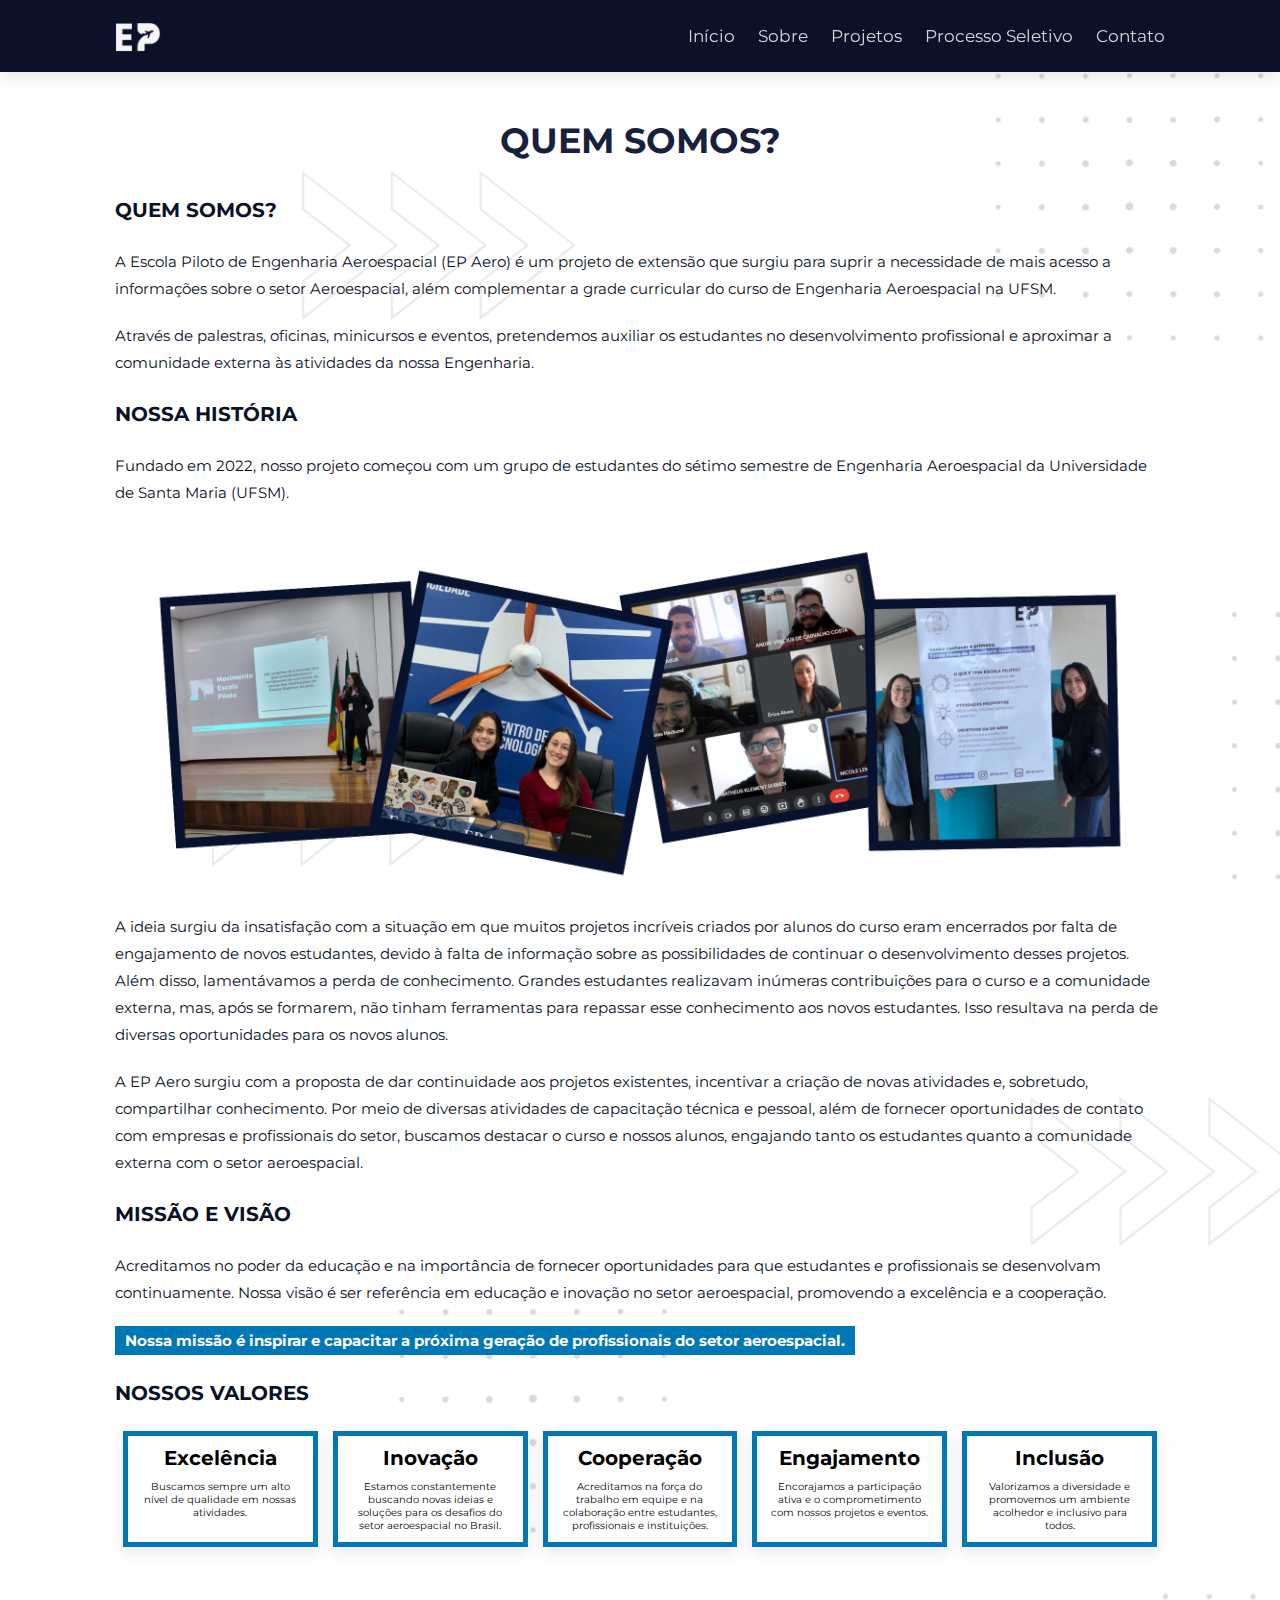
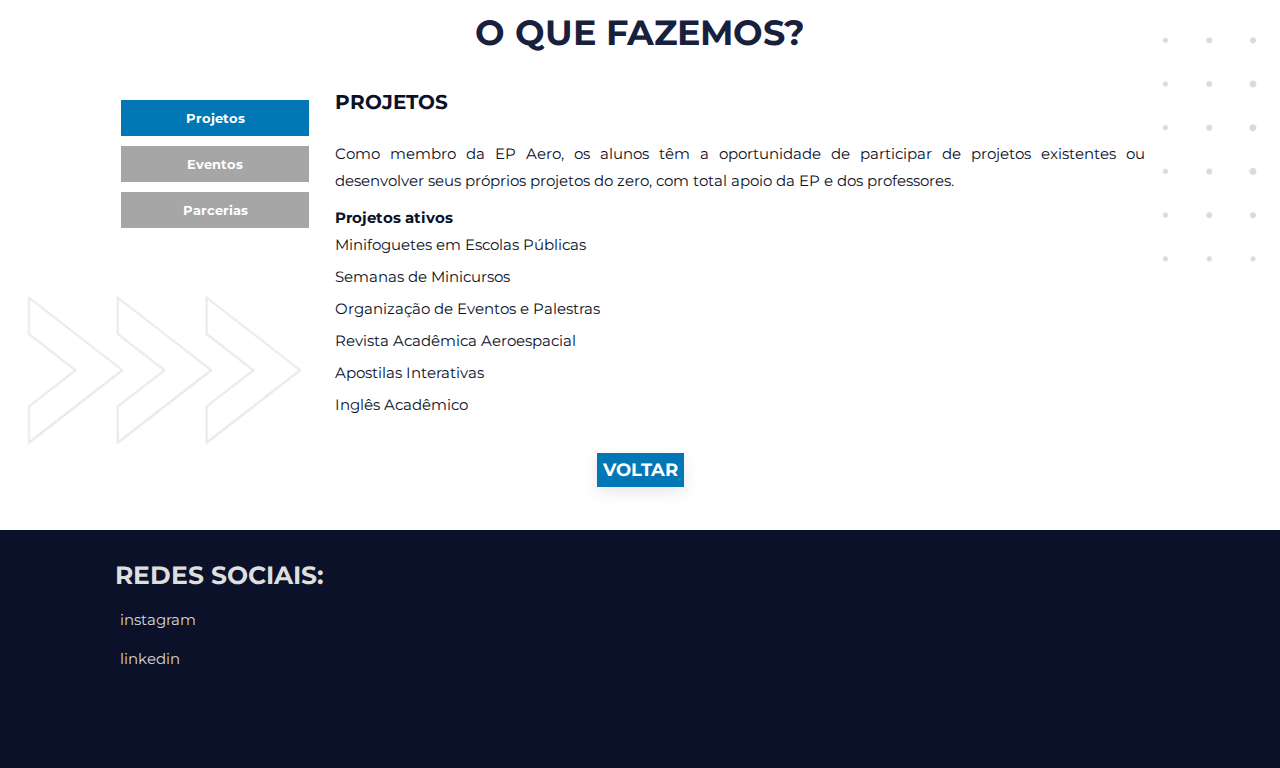
==== commit c8ea175d: "add design to minirocket page" ====
--- a/pages/about/more.html
+++ b/pages/about/more.html
@@ -120,12 +120,12 @@
                         <p>Como membro da EP Aero, os alunos têm a oportunidade de participar de projetos existentes ou desenvolver seus próprios projetos do zero, com total apoio da EP e dos professores.</p>
                         <h4>Projetos ativos</h4>
                         <ul class="project-list">
-                            <li><a href="link-detalhes" class="btn-projects">Minifoguetes em Escolas Públicas</a></li>
-                            <li><a href="link-detalhes" class="btn-projects">Semanas de Minicursos</a></li>
+                            <li><a href="../projetos/minifoguetes.html" class="btn-projects">Minifoguetes em Escolas Públicas</a></li>
+                            <li><a href="../projetos/minicursos.html" class="btn-projects">Semanas de Minicursos</a></li>
                             <li><a href="link-detalhes" class="btn-projects">Organização de Eventos e Palestras</a></li>
-                            <li><a href="link-detalhes" class="btn-projects">Revista Acadêmica Aeroespacial</a></li>
-                            <li><a href="link-detalhes" class="btn-projects">Apostilas Interativas</a></li>
-                            <li><a href="link-detalhes" class="btn-projects">Inglês Acadêmico</a></li>
+                            <li><a href="../projetos/revista.html" class="btn-projects">Revista Acadêmica Aeroespacial</a></li>
+                            <li><a href="../projetos/apostilas.html" class="btn-projects">Apostilas Interativas</a></li>
+                            <li><a href="../projetos/ingles.html" class="btn-projects">Inglês Acadêmico</a></li>
                         </ul>
                         
                         
--- a/css/style.css
+++ b/css/style.css
@@ -250,6 +250,8 @@
   gap: 1.5rem;
   padding-top: 12rem;
   position: relative;
+  min-height: 100vh;  
+
 }
  
 
@@ -331,10 +333,11 @@
 .inicio .image img{
   height: auto; 
   width: 30vh;
-  animation: rocket 5s ease-in-out infinite;  
-}
-
-
+}
+
+.inicio .image img:nth-of-type(1) {
+  animation: rocket 5s ease-in-out infinite; 
+}
 
 
 .inicio .image {
@@ -378,6 +381,7 @@
 .projetos .box-container .box{
     text-align: center;
     border: var(--border);
+    background-color: white;
     box-shadow: var(--box-shadow);
     border-radius: .5rem;
     padding: 4rem 2rem;
@@ -386,18 +390,28 @@
 .projetos .box-container .box img{
     height: 10rem;
 }
+
+.projetos .heading {
+    color: #17203d;
+    font-size: 3.5rem;
+    text-transform: uppercase; 
+    line-height: 1.2;
+    padding-top: 10rem;
+  }
+  
 
 .projetos .box-container .box h3{
     color: #0A1128;
     font-size: 2.5rem;
     padding-top: 1.5rem;
-}
+  }
 
 .projetos .box-container .box p{
     color: #283254;
     font-size: 1.5rem;
-    padding: 1rem 0;
+    padding: 1rem 2rem;
     line-height: 1.8;
+    text-align: justify; 
 }
 
 .sobre .row{
@@ -408,7 +422,7 @@
     gap:1.5rem;
 }
 
-.sobre , .revista, .projetos, .contato, .quem-somos, .equipe, .selecao {
+.sobre , .revista, .projetos, .contato, .quem-somos, .equipe, .selecao, .treinamento, .parte, .comunidade {
   background-image: url('../images/init/white.png');
   background-size: cover;
   background-repeat: no-repeat; 
@@ -495,7 +509,7 @@
   margin-bottom: 2rem; 
 }
 
-.project-section, .sector-section {
+.project-section, .sector-section, .comp-section {
   margin-bottom: 20px; 
   display: flex;
 }
@@ -705,6 +719,8 @@
     padding: 2rem;
     border-radius: .5rem;
     border: var(--border);
+    
+    background-color: #ffffff;
     box-shadow: var(--box-shadow);
 }
 
@@ -1235,24 +1251,44 @@
   margin-right: 10px; 
 }
 
- 
 
 #processo-seletivo .container {
   display: flex;
   padding: 10px 10px;
 }
 
- 
+.comp-section .main-content h3 {
+  font-size: 1.5rem;
+  color: #0A1128;
+  line-height: 1.8;
+  margin-bottom: 2px;   
+ }
+
 .content-display {
   width: 70%;
   padding: 10px;
-  border: 1px solid #ddd;
   margin-left: 10px;
   border-radius: 5px;
 }
  
+
+.circle-text a {
+  color: #0A1128
+}
+
+.circle-text a:hover {
+  color: #0177B5;
+}
  
    
+h2 {
+  font-size: 2rem;
+  color: #0A1128;
+  line-height: 1.8;
+  text-transform: uppercase; 
+  margin-bottom: 2rem;   
+  margin-bottom: 20px; 
+}
 
 .timeline-container {
   display: flex;
@@ -1320,8 +1356,115 @@
 }
 
 
-
-
+ 
+.hidden-content-timeline {
+  display: none;  
+  position: absolute;
+  margin-top: 10px;
+  z-index: 10;
+  box-sizing: border-box;
+  padding: 10px;
+  border: 1px solid #ddd;
+  border-radius: 5px;
+  background-color: #fff;
+  width: 300px;
+  max-width: 100%;
+}
+
+.container-workshops {
+  display: grid;
+  grid-template-columns: 2fr 1fr;  
+  gap: 10px; 
+}
+
+
+.card-workshops {
+  background-color: white;
+  text-align: center;
+  border: var(--border);
+  box-shadow: var(--box-shadow); 
+  border-radius: .5rem;
+  padding: 4rem 2rem;
+  display: flex;
+  gap: 20px;
+  align-items: flex-start;
+}
+ 
+
+.cards-container-workshops {
+  display: grid;
+  flex-direction: column;
+  align-items: center;
+  gap: 10px;
+}  
+
+.card-figure {
+  margin: 0 20px;
+
+  flex: 0 0 80px;  
+  height: 80px;  
+  display: flex;
+  justify-content: center;
+  align-items: center;
+  /* border-radius: 50%;   */
+  overflow: hidden; 
+  /* border: 2px solid #ddd;   */
+}
+
+
+.card-figure img {
+  width: 100%;  
+  height: auto; 
+}
+
+.card-content {
+  flex: 1; 
+}
+
+.card-title-workshop {
+  font-size: 2em;
+  margin-bottom: 10px;
+  justify-content: flex-start;
+  text-align: left;
+}
+
+.card-description-workshop {
+  font-size: 1.2em;
+  margin: 0 15px 0 0;
+  justify-content: flex-start;
+  text-align: justify;
+}
+
+.image-display {
+  display: flex;
+  justify-content: center;
+  align-items: center;
+  padding: 20px;
+}
+
+.image-display img {
+  width: 100%; 
+  height: auto;
+}
+
+#display-image {
+  content: url('../../images/selection/workshops/ep.png');
+  width: 80%;
+}
+
+.hidden-content {
+  font-size: 1.2em;
+  margin: 0  20px 0 0;
+  justify-content: flex-start;
+  text-align: justify;
+}
+
+.content-text {
+  font-size: 1em;
+  margin: 0  20px 0 0;
+  justify-content: flex-start;
+  text-align: justify;
+}
 
 @media (max-width: 1500px) {
   .inicio .image img {
@@ -1336,11 +1479,17 @@
   .inicio .image img {
     width: 21vw;   
   }
+  #display-image {
+    content: url('../../images/selection/workshops/ep1.png');
+  }
 }
 
 @media (max-width: 1350px) {
   .inicio .image img {
     width: 23vw;   
+  }
+  #display-image {
+    content: url('../../images/selection/workshops/ep2.png');
   }
 }
 
@@ -1369,7 +1518,10 @@
   .sobre .content .title {
     font-size:2.5rem;
   }
-  
+ 
+  #display-image {
+    content: url('../../images/selection/workshops/ep3.png');
+  }
 }
 
 @media (max-width: 1024px) {
@@ -1383,6 +1535,43 @@
       flex-basis: calc(100% - 1.5rem);
   }
 }
+
+
+@media (max-width: 1000px) {
+ 
+  .container-workshops {
+    grid-template-columns: 1fr;  
+  }
+
+  .card-figure {
+    display: none;  
+  }
+
+  .image-display {
+    display: none;  
+  }
+
+  .hidden-content {
+    font-size: 1.2em;
+    margin: 10px  0 ;
+    justify-content: flex-start;
+    text-align: center;
+  }
+  .content-text  {
+    margin: 10px  0 ;
+    text-align: center;
+  }
+  
+  .card-title-workshop {
+    text-align: center;
+  } 
+  
+  .card-description-workshop {
+    font-size: 1.3em;
+    text-align: center;
+  }
+} 
+
 
 @media (max-width: 1000px) and (min-width: 895px) {
   .inicio .image img {
@@ -1394,6 +1583,9 @@
     max-width: 100%;  
   }
  
+  .container-workshops {
+    grid-template-columns: 1fr;  
+  }
 } 
 
 @media (max-width: 895px) and (min-width: 700px) {
@@ -1507,7 +1699,10 @@
   .inicio .cloud {
     height: 25vh;  
   }
-  .project-section, .sector-section {
+
+
+  
+  .project-section, .sector-section, .comp-section {
     display: flex;
     flex-direction: column;
     align-items: center;
@@ -1584,8 +1779,13 @@
   .content-display {
     display: none;
   }
-  
-}
+  .timeline-container {
+    position: relative; 
+  }
+ 
+
+}
+
 
 @media (max-width: 450px) {
   html {
@@ -1622,4 +1822,7 @@
     height: 25vh;  
   } 
 
-}+}
+
+
+
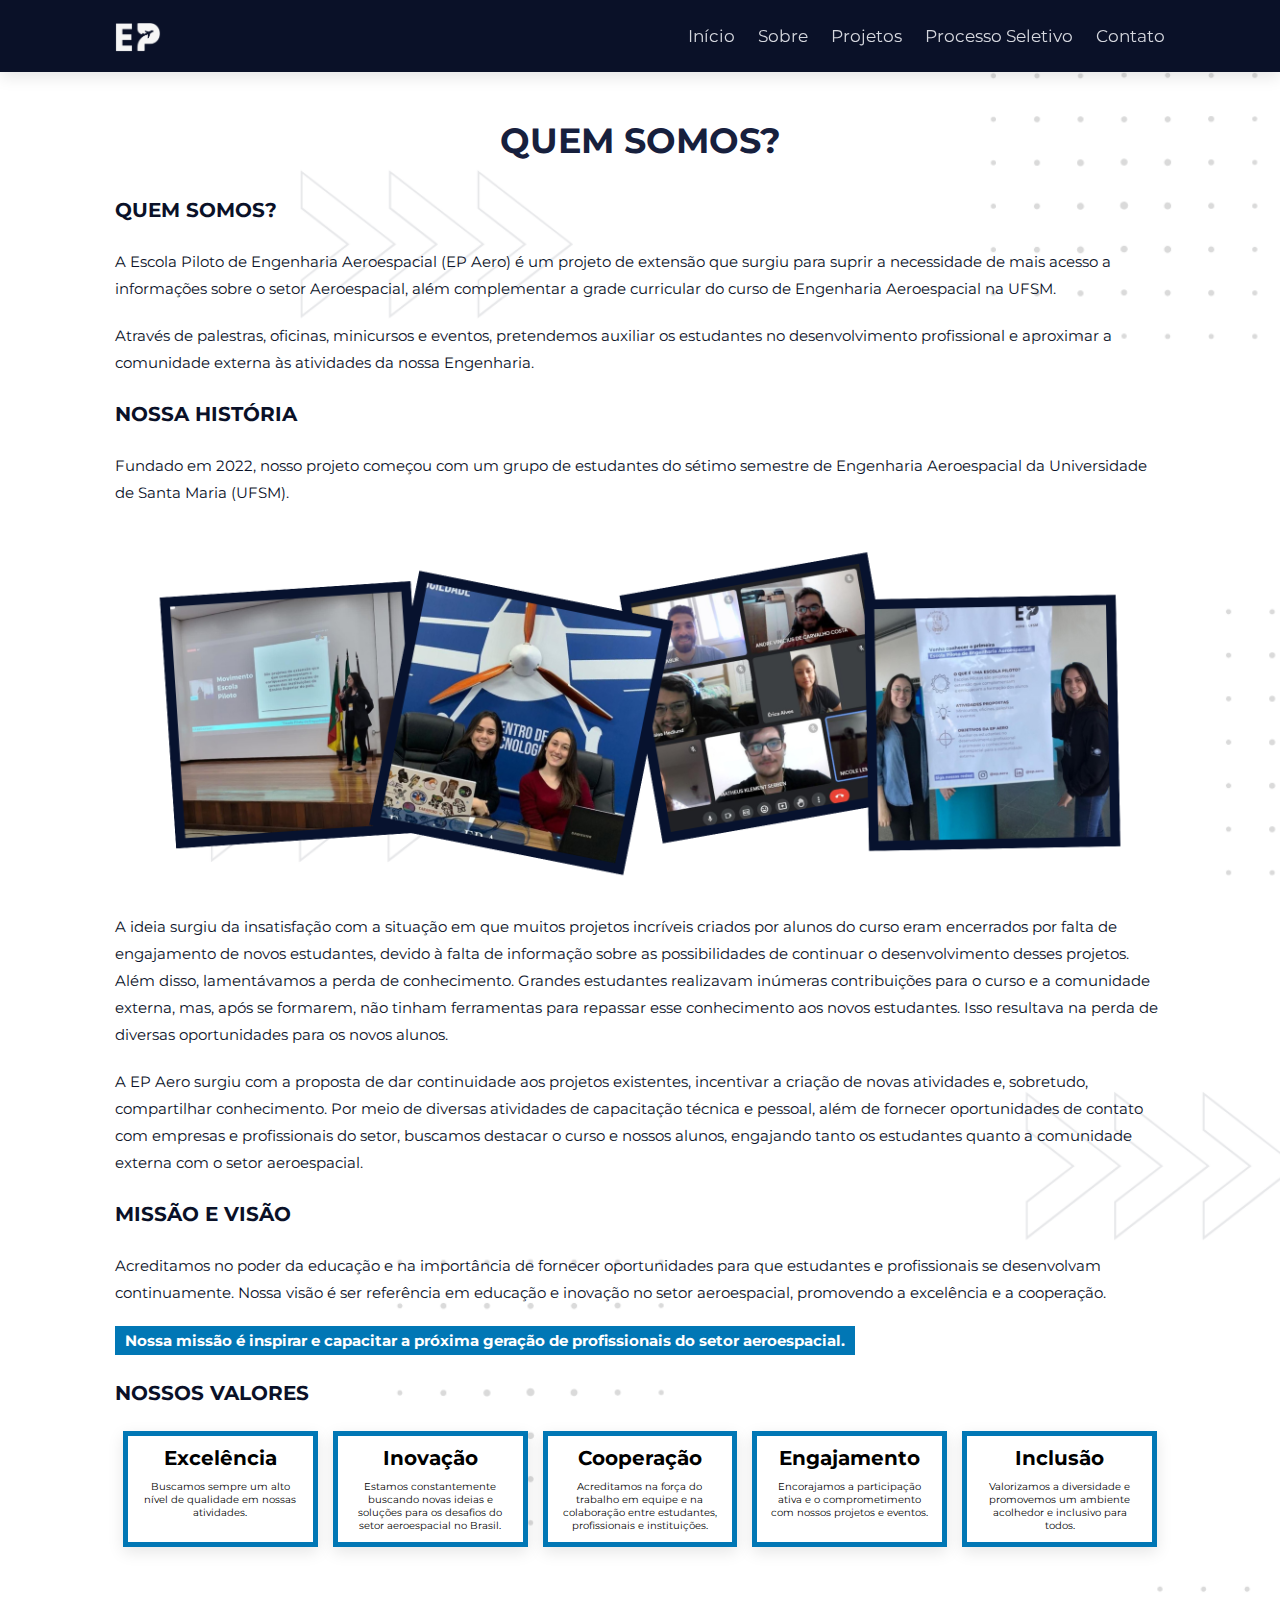
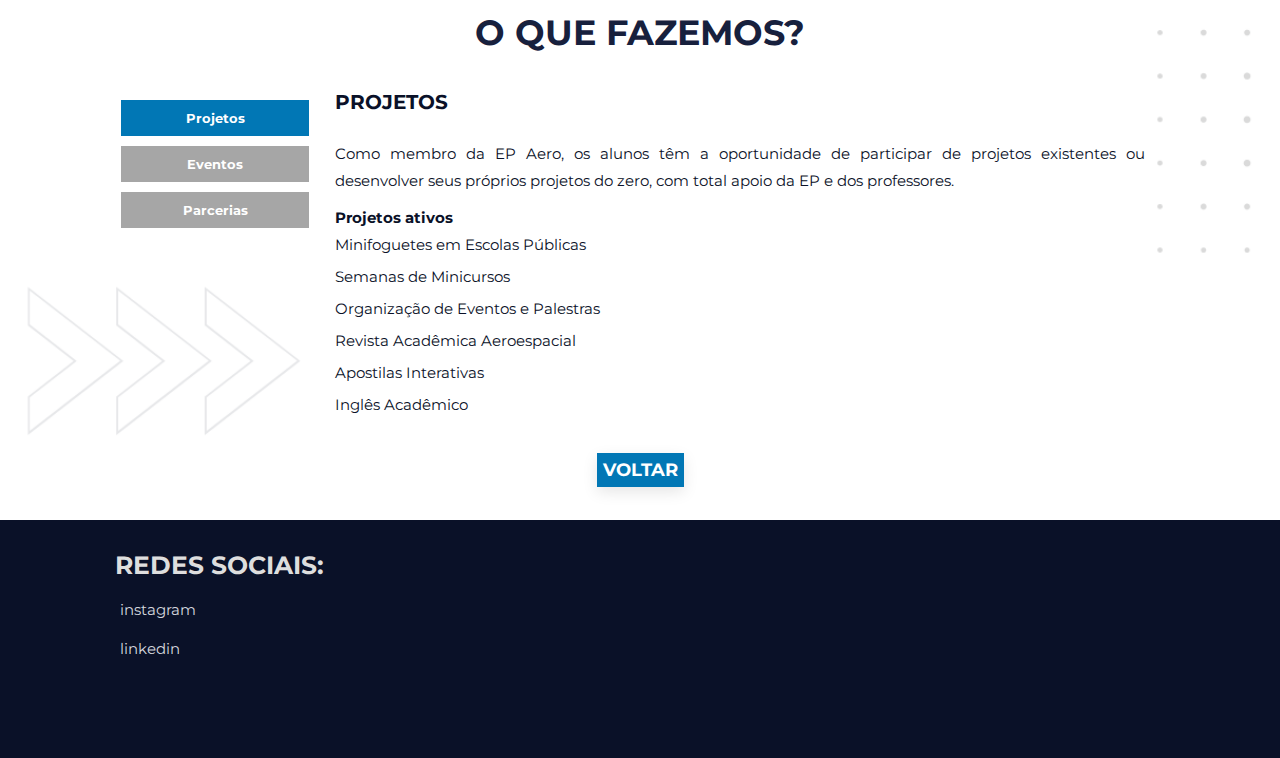
==== commit 1207598f: "Add content and begin design minicourses page" ====
--- a/pages/about/more.html
+++ b/pages/about/more.html
@@ -135,32 +135,7 @@
                         <h2>Eventos</h2>
                         <p>Nosso principal evento é a Semana de Minicursos.</p>
                         <p>Durante a Semana de Minicursos, os membros da EP Aero são incentivados a planejar todos os aspectos do evento, incluindo conteúdos, instrutores, localização, certificações e outras responsabilidades organizacionais. Essa experiência direta contribui significativamente para o desenvolvimento das habilidades pessoais dos estudantes.</p>
-                        <p>Para a comunidade externa, oferecemos a oportunidade de participar gratuitamente de cursos presenciais sobre uma variedade de temas essenciais no setor aeroespacial e áreas relacionadas.</p>
-                        <h4>Minicursos ofertados</h4>
-                        <ul>
-                            <li><a href="link-detalhes" class="btn-projects">Python básico, intermediário e avançado</a></li>
-                            <li><a href="link-detalhes" class="btn-projects">C/C++ básico, intermediário e avançado</a></li>
-                            <li><a href="link-detalhes" class="btn-projects">Ansys básico, intermediário e avançado</a></li>
-                            <li><a href="link-detalhes" class="btn-projects">Matlab básico, intermediário e avançado</a></li>
-                            <li><a href="link-detalhes" class="btn-projects">SolidWorks básico, intermediário e avançado</a></li>
-                            <li><a href="link-detalhes" class="btn-projects">Introdução à Aerodinâmica</a></li>
-                            <li><a href="link-detalhes" class="btn-projects">Introdução à Propulsão</a></li>
-                            <li><a href="link-detalhes" class="btn-projects">Introdução à Eletrônica</a></li>
-                            <li><a href="link-detalhes" class="btn-projects">Introdução à Robótica</a></li>
-                            <li><a href="link-detalhes" class="btn-projects">Introdução à CFD</a></li>
-                            <li><a href="link-detalhes" class="btn-projects">Introdução à Elementos Finitos</a></li>
-                            <li><a href="link-detalhes" class="btn-projects">Introdução à Inteligência artificial</a></li>
-                            <li><a href="link-detalhes" class="btn-projects">LaTex/Overleaf</a></li>
-                            <li><a href="link-detalhes" class="btn-projects">OpenRocket e OpenMotor</a></li>
-                            <li><a href="link-detalhes" class="btn-projects">XFLR5</a></li>
-                            <li><a href="link-detalhes" class="btn-projects">Capella</a></li>
-                            <li><a href="link-detalhes" class="btn-projects">STK</a></li>
-                        </ul>
-                        <h4>Anos Anteriores</h4>
-                        <ul>
-                            <li><a href="link-ano-anterior1" class="btn-projects">Semana de Minicursos 2024</a></li>
-                            <li><a href="link-ano-anterior2" class="btn-projects">Semana de Minicursos 2023</a></li>
-                        </ul>
+                        <p>Para a comunidade externa, oferecemos a oportunidade de participar gratuitamente de cursos presenciais sobre uma variedade de temas essenciais no setor aeroespacial e áreas relacionadas, incluindo: Python, Matlab, SolidWorks, Ansys, etc.</p>
                     </div>
 
                     <div id="parcerias-content" class="hidden-content">
--- a/css/style.css
+++ b/css/style.css
@@ -55,6 +55,12 @@
     border-radius: .5rem;
     padding:0 1.5rem;
 }
+.box {
+  position: relative; 
+  justify-content: space-between;
+  width: 100%; 
+  height: auto; 
+}
  
 .btn{
     margin-top: 1rem;
@@ -66,12 +72,20 @@
     background: var(--main-color);
     box-shadow: var(--box-shadow);
     position: relative;
-    z-index: 0;
+    z-index: 1;
     overflow: hidden;
     text-transform: uppercase;  
     font-weight: 700; 
     margin-right: 20px;  
-    margin-bottom: 10px;  
+}
+
+#projects-container .btn{
+  font-size: 1.5rem;
+  position: absolute;  
+  bottom: 10px; 
+  left: 50%;  
+  transform: translateX(-50%);  
+  margin-bottom: 20px; 
 }
 
 .btn:last-child {
@@ -193,8 +207,9 @@
   margin-top: 10px;
 }
 
-
+ 
 .btn::before, .btn-3::before, .see-more-button::before{
+   bottom: 20px;
     content: '';
     position: absolute;
     top: 0; left: 0;
@@ -385,6 +400,10 @@
     box-shadow: var(--box-shadow);
     border-radius: .5rem;
     padding: 4rem 2rem;
+  
+ 
+     
+    
 }
 
 .projetos .box-container .box img{
@@ -1299,7 +1318,7 @@
 .timeline-line {
   position: absolute;
   left: 20%;  
-  height: 100%;  
+  height: 80%;  
   width: 3px; 
   background-color: #ddd;  
   transform: translateX(-50%);  
@@ -1466,6 +1485,53 @@
   text-align: justify;
 }
 
+
+.popup {
+  display: none;  
+  position: fixed;
+  z-index: 1;
+  right: 0;
+  bottom: 0;
+  width: 50%;
+  height: 20%;
+  overflow: auto;
+ }
+
+.popup-content {
+  background-color: rgba(255, 255, 255, 0.5); 
+  margin: 10% auto;
+  padding: 30px 0px 5px 0px;  
+  width: 80%;
+  max-width: 300px;
+  border-radius: 5px;
+  box-shadow: 0 0 10px rgba(0, 0, 0, 0.3);  
+}
+
+
+.popup-close {
+  color: #0A325E;
+  float: right;
+  font-size: 25px;
+  font-weight: bold;
+  position: absolute; 
+  right: 75px;  
+  top: 45px;  
+}
+
+.popup-close:hover,
+.popup-close:focus {
+  color: black;
+  text-decoration: none;
+  cursor: pointer;
+}
+
+#popup-message {
+  font-size: 1.2rem;  
+  color: #0A325E;
+  text-align: center;
+
+}
+
 @media (max-width: 1500px) {
   .inicio .image img {
     width: 20vw;   
